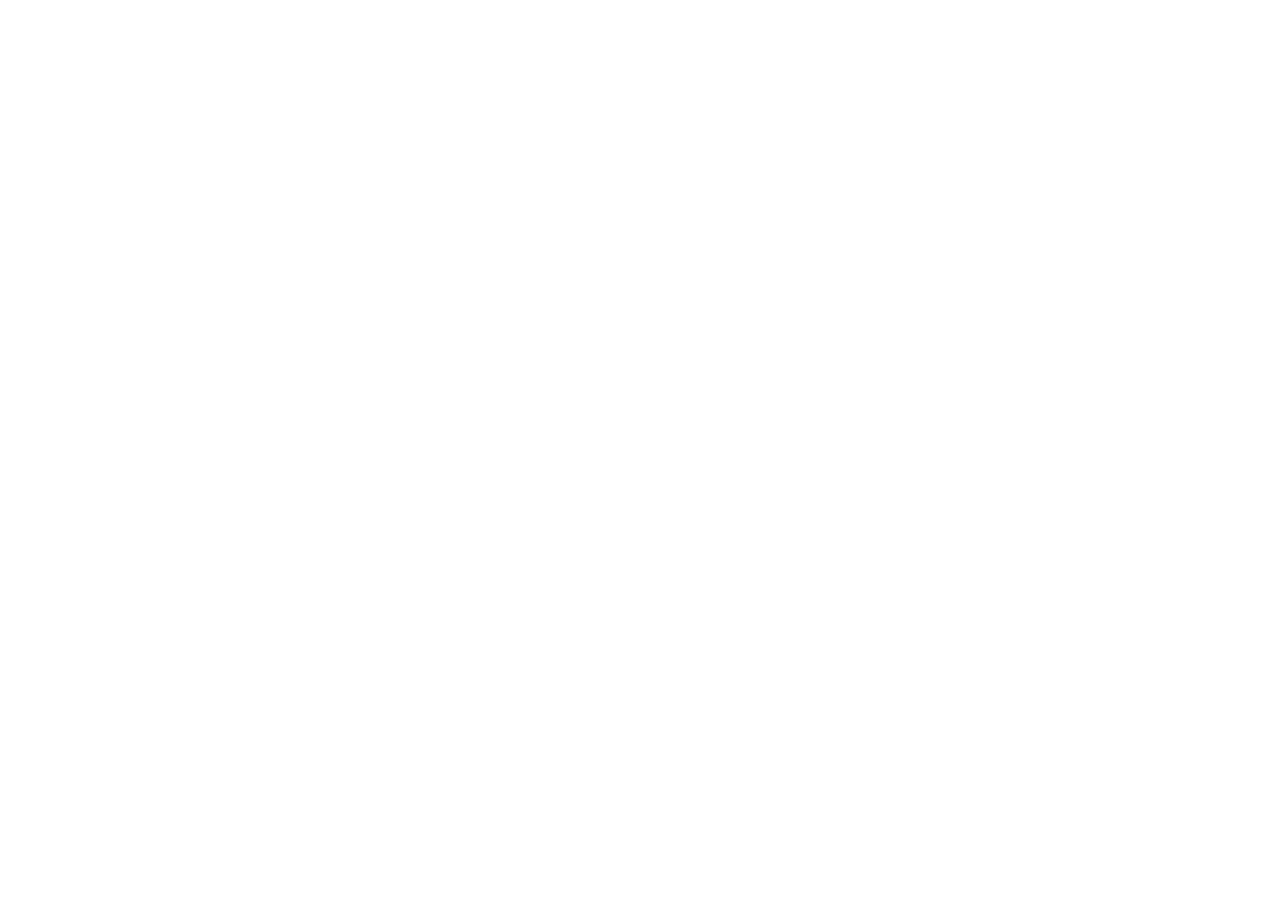
==== index.html @ 20331faa "Qovluqlar strukturu yarandi ve muhit duzeldildi" ====
<html lang="en">
<head>
    <meta charset="UTF-8">
    <meta name="viewport"
          content="width=device-width, user-scalable=no, initial-scale=1.0, maximum-scale=1.0, minimum-scale=1.0">
    <meta http-equiv="X-UA-Compatible" content="ie=edge">
    <title>Home Page</title>
</head>
<body>

</body>
</html>
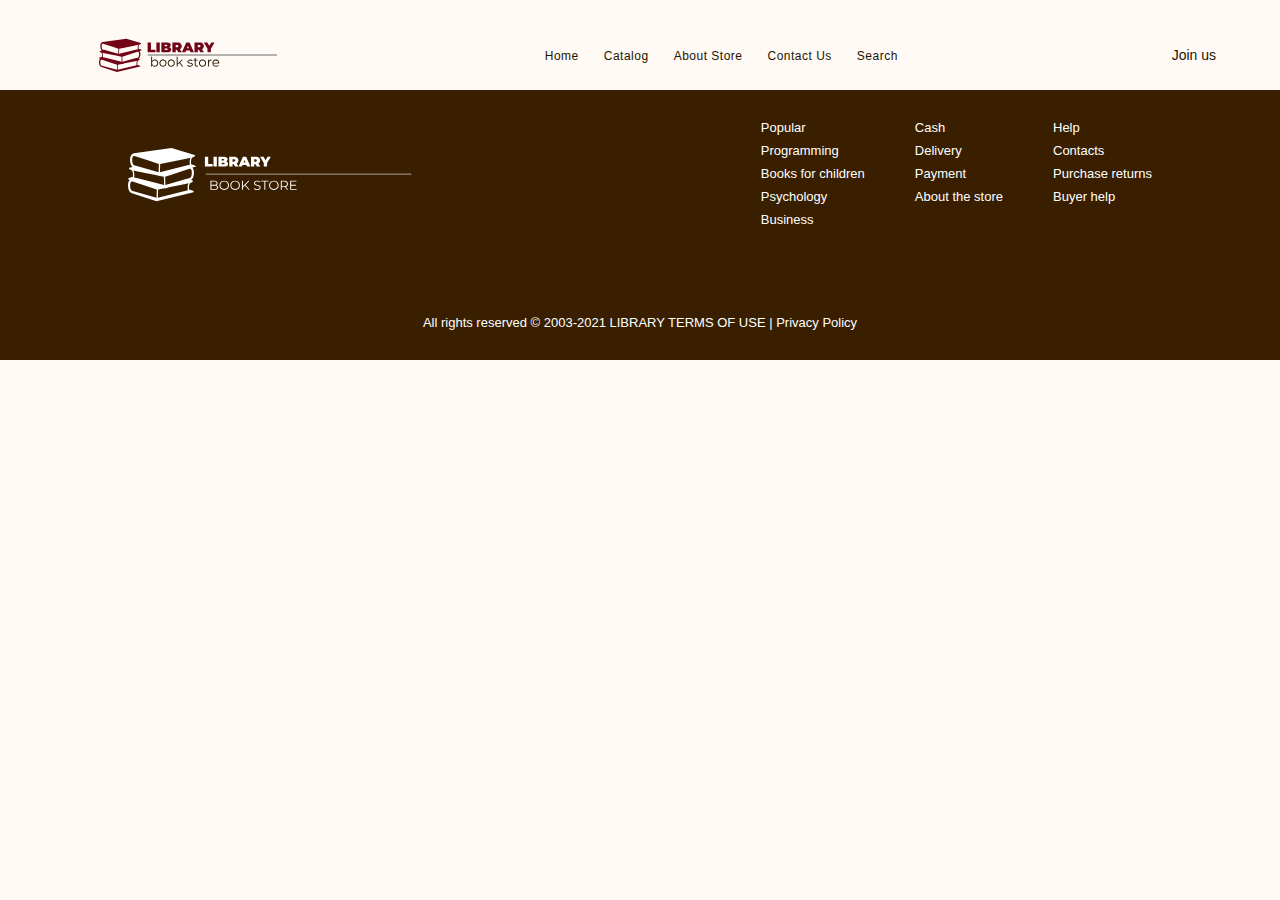
==== commit bdf0fba4: "header and footer done" ====
--- a/index.html
+++ b/index.html
@@ -1,12 +1,134 @@
 <html lang="en">
-<head>
-    <meta charset="UTF-8">
-    <meta name="viewport"
-          content="width=device-width, user-scalable=no, initial-scale=1.0, maximum-scale=1.0, minimum-scale=1.0">
-    <meta http-equiv="X-UA-Compatible" content="ie=edge">
+  <head>
+    <meta charset="UTF-8" />
+    <meta
+      name="viewport"
+      content="width=device-width, user-scalable=no, initial-scale=1.0, maximum-scale=1.0, minimum-scale=1.0"
+    />
+    <meta http-equiv="X-UA-Compatible" content="ie=edge" />
+    <script
+      src="https://kit.fontawesome.com/e164bdcb7c.js"
+      crossorigin="anonymous"
+      defer
+    ></script>
+    <script src="./assets/scripts/index.js" defer></script>
+    <link rel="stylesheet" href="./assets/css/reset.css" />
+    <link rel="stylesheet" href="./assets/css/style.css" />
     <title>Home Page</title>
-</head>
-<body>
+  </head>
+  <body>
+    <div class="container">
+      <header>
+        <div class="logo">
+          <a href="./index.html"
+            ><img src="./assets/img/logo.svg" alt="Jarvis"
+          /></a>
+        </div>
+        <nav>
+          <ul>
+            <li>
+              <a href="#">Home </a>
+            </li>
+            <li><a href="#">Catalog</a></li>
+            <li><a href="#">About Store</a></li>
+            <li><a href="#">Contact Us</a></li>
+            <li><a href="#">Search</a></li>
+          </ul>
+        </nav>
+        <div class="user_account">
+          <i class="fa-regular fa-user"></i>
+          <span>Join us</span>
+        </div>
 
-</body>
-</html>+        <nav class="mobile_menu">
+          <div class="navigate">
+            <ul>
+              <li>
+                <a href="#">Home </a>
+              </li>
+              <li><a href="#">Catalog</a></li>
+              <li><a href="#">About Store</a></li>
+              <li><a href="#">Contact Us</a></li>
+              <li><a href="#">Search</a></li>
+            </ul>
+          </div>
+        </nav>
+        <div class="mobil_account">
+          <div class="user_account">
+            <i class="fa-regular fa-user"></i>
+            <span>Join us</span>
+          </div>
+          <div class="hamburger">
+            <span class="bar"></span>
+            <span class="bar"></span>
+            <span class="bar"></span>
+          </div>
+        </div>
+      </header>
+      <div class="popup">
+        <form action="">
+          <h3>Join Us</h3>
+          <input type="text" placeholder="Full name" />
+          <input type="email" placeholder="Email" />
+          <button>Join</button>
+        </form>
+      </div>
+    </div>
+    <footer>
+      <div class="menu_bar">
+        <div class="logo">
+          <img src="./assets/img/footerlogo.svg" alt="" />
+        </div>
+        <div class="menus">
+          <div class="menu">
+            <ul>
+              <li><a href=""></a>Popular</li>
+              <li><a href=""></a>Programming</li>
+              <li><a href=""></a>Books for children</li>
+              <li><a href=""></a>Psychology</li>
+              <li><a href=""></a>Business</li>
+            </ul>
+          </div>
+          <div class="menu">
+            <ul>
+              <li><a href=""></a>Cash</li>
+              <li><a href=""></a>Delivery</li>
+              <li><a href=""></a>Payment</li>
+              <li><a href=""></a>About the store</li>
+            </ul>
+          </div>
+          <div class="menu">
+            <ul>
+              <li><a href=""></a>Help</li>
+              <li><a href=""></a>Contacts</li>
+              <li><a href=""></a>Purchase returns</li>
+              <li><a href=""></a>Buyer help</li>
+            </ul>
+          </div>
+        </div>
+      </div>
+      <div class="term">
+        <span
+          >All rights reserved © 2003-2021 LIBRARY TERMS OF USE | Privacy
+          Policy</span
+        >
+      </div>
+      <div class="mobile_footer">
+        <div class="logo">
+          <img src="../bookStore/assets/img/footerlogo.svg" alt="" />
+        </div>
+        <ul>
+          <li><a href=""></a>Home</li>
+          <li><a href=""></a>Catalog</li>
+          <li><a href=""></a>About</li>
+          <li><a href=""></a>Contact us</li>
+          <li><a href=""></a>Search</li>
+        </ul>
+        <div class="terms">
+          <p>Library BookStore EACamp</p>
+          <span>© 2003-2021</span>
+        </div>
+      </div>
+    </footer>
+  </body>
+</html>
--- a/assets/css/style.css
+++ b/assets/css/style.css
@@ -0,0 +1,738 @@
+body{
+    background-color: #FFFAF5;
+}
+.container {
+    width: 90%;
+    margin: 0 auto;
+  }
+ 
+  .container  header {
+    width: 100%;
+    height: auto;
+    display: flex;
+    justify-content: space-between;
+    align-items: center;
+    z-index: 99;
+    
+  }
+  .container header .user_account {
+    display: flex;
+    column-gap: 8px;
+    margin-top: 20px;
+    
+  }
+  .container header .user_account i{
+    font-weight: 400;
+  }
+  
+  .container header .user_account span {
+    font-family: sans-serif;
+    font-size: 14px;
+    color:#241400;
+    font-weight: 500;
+    line-height: normal;
+  }
+  .container .popup{
+    left: 0;
+    top: 0;
+    width: 100%;
+    height: 100vh;
+    background: rgba(0, 0, 0, 0.50);
+    position: fixed;
+    z-index: 99;
+    display: flex;
+    justify-content: center;
+    align-items: center;
+    display: none;
+    
+  }
+  .container .popup form{
+    width: 25%;
+    height: 250px;
+    background-color: #fff;
+    margin: 0 auto;
+    display: flex;
+    flex-direction: column;
+    align-items: center;
+    justify-content: center;
+    row-gap: 20px;
+    border-radius: 3px;
+  }
+  .container .popup form h3{
+    font-size: 20px;
+    font-weight: 600;
+    font-family: sans-serif;
+  }
+  .container .popup form input {
+    width: 80%;
+    height: 30px;
+  }
+  .container .popup form button {
+    width: 80%;
+    height: 35px;
+    background-color: #E16A00;
+    border-radius: 3px;
+    border: 1px solid #CECECE;
+    font-family: sans-serif;
+    color: #fff;
+    font-size: 13px;
+  }
+
+  .container header .mobile_menu {
+    display: none;
+    position: fixed;
+    width: 95%;
+    height: 100vh;
+    top: 0;
+    left: 0;
+    z-index: 99;
+    background: rgba(36, 20, 0, 0.90);
+  }
+  .container header .mobil_account {
+   display: none;
+  }
+
+  .container header .mobil_account .hamburger {
+    display: none;
+    cursor: pointer;
+  }
+  .container header .mobil_account .hamburger .bar {
+    width: 25px;
+    height: 3px;
+    margin: 5px auto;
+    display: block;
+    transition: all 0.3s ease-in-out;
+    background-color: #000000;
+  }
+  .container header .logo img {
+    width: 110px;
+    height: 40px;
+    margin-top: 20px;
+    margin-left: 35px;
+   
+  }
+  /* .container header nav{
+    display: flex;
+    justify-content: space-between;
+    align-items: center;
+    column-gap: 170px;
+  } */
+  .container header nav ul {
+    display: flex;
+    align-items: center;
+    margin-top: 20px;
+    
+         column-gap: 25px;
+      
+  }
+ 
+  .container header nav ul li {
+    position: relative;
+  }
+  .container header nav ul li:hover {
+    color: #E16A00;
+    text-decoration: underline;
+  }
+  
+  .container header nav ul li a {
+    letter-spacing: 0.5px;
+    font-weight: 400;
+    font-family: sans-serif;
+    text-decoration: none;
+    color: #241400;
+    font-size: 12px;
+  }
+  .container header nav ul li a:hover {
+    color: #E16A00;
+  }
+  
+
+  footer{
+   width: 100%;
+   height: 270px;
+   background-color: #391F00;
+   display: flex;
+   flex-direction: column;
+   row-gap: 10px;
+   justify-content: center;
+   align-items: center;
+  }
+  footer .menu_bar{
+    width: 80%;
+   display: flex;
+   justify-content: space-between;
+   align-items: center;
+  }
+  footer .menu_bar .logo img{
+
+  }
+  footer .menu_bar .menus {
+   display: flex;
+   column-gap: 50px;
+  }
+  
+  footer .menu_bar .menus .menu{
+
+  }
+  footer .menu_bar .menus .menu ul {
+    display: flex;
+    flex-direction: column;
+    row-gap: 10px;
+    
+  }
+  footer .menu_bar .menus .menu ul li{
+    font-family: sans-serif;
+    color: #fff;
+    font-weight: 300;
+    font-size: 13px;
+    cursor: pointer;
+  }
+  footer .menu_bar .menus .menu ul li a{
+    
+  }
+  footer .term {
+    margin-top: 80px;
+  }
+  footer .term span {
+    font-family: sans-serif;
+    color: #fff;
+    font-weight: 300;
+    font-size: 13px;
+  }
+
+  footer .mobile_footer {
+    display: none;
+  }
+
+  @media (max-width: 390px) {
+    .container {
+      width: 100%;
+    }
+    .container header .logo img {
+      width: 100px;
+      height: 45px;
+      margin-top: 20px;
+      margin-left: 35px;
+    }
+    .container header nav {
+      display: none;
+    }
+    .container header .user_account {
+        display: none;
+      }
+      
+    .container header .mobile_menu.active {
+      position: fixed;
+      width: 100%;
+      height: 100vh;
+      display: block;
+      border-radius: 40px;
+      display: flex;
+      flex-direction: column;
+      row-gap: 25px;
+    }
+    .container header .mobile_menu.active .navigate {
+      width: 100%;
+      height: 100%;
+      display: flex;
+      flex-direction: column;
+      align-items: flex-end ;
+      justify-content: center;
+      text-align: justify;
+      margin-bottom: 300px;
+    }
+    .container header .mobile_menu.active .navigate ul {
+      width: 160px;
+      height: 160px;
+      padding: 18px;
+      border-radius: 35px;
+      display: flex;
+      flex-direction: column;
+     
+      align-items: flex-end;
+      row-gap: 30px;
+
+    }
+    .container header .mobile_menu.active .navigate ul li {
+      padding: 0;
+      margin: 0;
+    }
+    .container header .mobile_menu.active .navigate ul li a {
+      color: #F2F2F2;
+      font-size: 18px;
+      font-weight: 700;
+      font-family: sans-serif;
+    }
+    .container  header .mobile_menu.active .mobile_header img {
+      width: 110px;
+      height: 40px;
+      margin-top: 20px;
+      margin-left: 35px;
+    }
+    .container header .mobil_account {
+      display: flex;
+      column-gap: 20px;
+      
+    }
+    .container header .mobil_account .user_account {
+        display: flex;
+        margin-top: 25px;
+      }
+      .container header .mobil_account .user_account i {
+        font-weight: 400;
+      }
+      .container header .mobil_account .user_account span{
+        font-family: sans-serif;
+        font-size: 12px;
+        color:#241400;
+        font-weight: 500;
+        line-height: normal;
+      }
+
+    .container  header .mobil_account .hamburger {
+      display: block;
+      z-index: 999;
+      margin-top: 20px;
+      margin-right: 35px;
+    }
+    .container header .mobil_account .hamburger.active .bar:nth-child(2) {
+      opacity: 0;
+    }
+    .container  header .mobil_account .hamburger.active .bar:nth-child(1) {
+      transform: translateY(8px) rotate(45deg);
+    }
+    .container  header .mobil_account .hamburger.active .bar:nth-child(3) {
+      transform: translateY(-8px) rotate(-45deg);
+    }
+    .container .popup form{
+        width: 65%;
+      }
+
+      footer{
+        width: 100%;
+        height: 260px;
+       }
+       footer .menu_bar .logo img{
+       display: none;
+       }
+       footer .menu_bar{
+        display: none;
+       }      
+       footer .term {
+        display: none;
+       }
+      
+       footer .mobile_footer {
+         display: flex;
+         flex-direction: column;
+         justify-content: center;
+         align-items: center;
+         row-gap: 30px;
+         margin: 0 auto;
+       }
+       footer .mobile_footer .logo {
+         width: 80%;
+       }
+       footer .mobile_footer .logo img{
+        width: 100%;
+       }
+       footer .mobile_footer ul {
+        display: flex;
+        column-gap: 7px;
+
+       }
+       footer .mobile_footer ul li {
+        color: #fff;
+        font-family: sans-serif;
+        font-size: 12px;
+        letter-spacing: 0;
+
+       }
+       footer .mobile_footer .terms {
+        width: 80%;
+        border-top: 1px solid white;
+        display: flex;
+        flex-direction: column;
+        justify-content: center;
+        align-items: center;
+        row-gap: 10px;
+       }
+       footer .mobile_footer .terms p {
+        color: #fff;
+        font-family: sans-serif;
+        font-size: 12px;
+        margin-top: 20px;
+       }
+       footer .mobile_footer .terms span{
+        color: #fff;
+        font-family: sans-serif;
+        font-size: 12px;
+       }
+
+  }
+  @media (min-width: 391px) and (max-width: 500px) {
+    .container {
+        width: 100%;
+      }
+      .container header .logo img {
+        width: 160px;
+        height: 50px;
+        margin-top: 20px;
+        margin-left: 35px;
+      }
+      .container header nav {
+        display: none;
+      }
+      .container header .user_account {
+        display: none;
+      }
+      .container header .mobile_menu.active {
+        position: fixed;
+        width: 100%;
+        height: 100vh;
+        display: block;
+        border-radius: 40px;
+        display: flex;
+        flex-direction: column;
+        row-gap: 25px;
+      }
+      .container header .mobile_menu.active .navigate {
+        width: 100%;
+        height: 100%;
+        display: flex;
+        flex-direction: column;
+        align-items: flex-end ;
+        justify-content: center;
+        text-align: justify;
+        margin-bottom: 300px;
+      }
+      .container header .mobile_menu.active .navigate ul {
+        width: 160px;
+        height: 160px;
+        padding: 18px;
+        border-radius: 35px;
+        display: flex;
+        flex-direction: column;
+       
+        align-items: flex-end;
+        row-gap: 30px;
+  
+      }
+      .container header .mobile_menu.active .navigate ul li {
+        padding: 0;
+        margin: 0;
+      }
+      .container header .mobile_menu.active .navigate ul li a {
+        color: #F2F2F2;
+        font-size: 18px;
+        font-weight: 700;
+        font-family: sans-serif;
+      }
+      .container  header .mobile_menu.active .mobile_header img {
+        width: 110px;
+        height: 40px;
+        margin-top: 20px;
+        margin-left: 35px;
+      }
+      .container header .mobil_account {
+        display: flex;
+        column-gap: 20px;
+        
+      }
+      .container header .mobil_account .user_account {
+          display: flex;
+          margin-top: 25px;
+        }
+        .container header .mobil_account .user_account i {
+          font-weight: 400;
+        }
+        .container header .mobil_account .user_account span{
+          font-family: sans-serif;
+          font-size: 12px;
+          color:#241400;
+          font-weight: 500;
+          line-height: normal;
+        }
+  
+      .container  header .mobil_account .hamburger {
+        display: block;
+        z-index: 999;
+        margin-top: 20px;
+        margin-right: 35px;
+      }
+      .container header .mobil_account .hamburger.active .bar:nth-child(2) {
+        opacity: 0;
+      }
+      .container  header .mobil_account .hamburger.active .bar:nth-child(1) {
+        transform: translateY(8px) rotate(45deg);
+      }
+      .container  header .mobil_account .hamburger.active .bar:nth-child(3) {
+        transform: translateY(-8px) rotate(-45deg);
+      }
+      .container .popup form{
+        width: 55%;
+      }
+      footer{
+        width: 100%;
+        height: 260px;
+       }
+       footer .menu_bar .logo img{
+       display: none;
+       }
+       footer .menu_bar{
+        display: none;
+       }      
+       footer .term {
+        display: none;
+       }
+      
+       footer .mobile_footer {
+         display: flex;
+         flex-direction: column;
+         justify-content: center;
+         align-items: center;
+         row-gap: 30px;
+         margin: 0 auto;
+       }
+       footer .mobile_footer .logo {
+         width: 90%;
+       }
+       footer .mobile_footer .logo img{
+        width: 100%;
+       }
+       footer .mobile_footer ul {
+        display: flex;
+        column-gap: 15px;
+
+       }
+       footer .mobile_footer ul li {
+        color: #fff;
+        font-family: sans-serif;
+        font-size: 14px;
+        letter-spacing: 1px;
+
+       }
+       footer .mobile_footer .terms {
+        width: 90%;
+        border-top: 1px solid white;
+        display: flex;
+        flex-direction: column;
+        justify-content: center;
+        align-items: center;
+        row-gap: 10px;
+       }
+       footer .mobile_footer .terms p {
+        color: #fff;
+        font-family: sans-serif;
+        font-size: 14px;
+        margin-top: 20px;
+       }
+       footer .mobile_footer .terms span{
+        color: #fff;
+        font-family: sans-serif;
+        font-size: 14px;
+       }
+
+    }
+  @media (min-width: 501px) and (max-width: 768px) {
+    .container {
+        width: 100%;
+      }
+      .container header .logo img {
+        width: 150px;
+        height: 70px;
+        margin-top: 20px;
+        margin-left: 35px;
+      }
+      .container header nav {
+        display: none;
+      }
+      .container header .user_account {
+        display: none;
+      }
+        
+      .container header .mobile_menu.active {
+        position: fixed;
+        width: 100%;
+        height: 100vh;
+        display: block;
+        border-radius: 40px;
+        display: flex;
+        flex-direction: column;
+        row-gap: 25px;
+      }
+      .container header .mobile_menu.active .navigate {
+        width: 100%;
+        height: 100%;
+        display: flex;
+        flex-direction: column;
+        align-items: flex-end ;
+        justify-content: center;
+        text-align: justify;
+        margin-bottom: 300px;
+      }
+      .container header .mobile_menu.active .navigate ul {
+        width: 160px;
+        height: 160px;
+        padding: 18px;
+        border-radius: 35px;
+        display: flex;
+        flex-direction: column;
+       
+        align-items: flex-end;
+        row-gap: 30px;
+  
+      }
+      .container header .mobile_menu.active .navigate ul li {
+        padding: 0;
+        margin: 0;
+      }
+      .container header .mobile_menu.active .navigate ul li a {
+        color: #F2F2F2;
+        font-size: 18px;
+        font-weight: 700;
+        font-family: sans-serif;
+      }
+      .container  header .mobile_menu.active .mobile_header img {
+        width: 110px;
+        height: 40px;
+        margin-top: 20px;
+        margin-left: 35px;
+      }
+      .container header .mobil_account {
+        display: flex;
+        column-gap: 60px;
+        
+      }
+      .container header .mobil_account .user_account {
+          display: flex;
+          margin-top: 25px;
+          column-gap: 9px;
+        }
+        .container header .mobil_account .user_account i {
+          font-weight: 400;
+        }
+        .container header .mobil_account .user_account span{
+          font-family: sans-serif;
+          font-size: 12px;
+          color:#241400;
+          font-weight: 500;
+          line-height: normal;
+        }
+  
+      .container  header .mobil_account .hamburger {
+        display: block;
+        z-index: 999;
+        margin-top: 20px;
+        margin-right: 35px;
+      }
+      .container header .mobil_account .hamburger.active .bar:nth-child(2) {
+        opacity: 0;
+      }
+      .container  header .mobil_account .hamburger.active .bar:nth-child(1) {
+        transform: translateY(8px) rotate(45deg);
+      }
+      .container  header .mobil_account .hamburger.active .bar:nth-child(3) {
+        transform: translateY(-8px) rotate(-45deg);
+      }
+      .container .popup form{
+        width: 45%;
+      }
+      footer{
+        width: 100%;
+       }
+       footer .menu_bar .logo img{
+       width: 85%;
+       }
+       footer .menu_bar{
+         width: 95%;
+       }
+       footer .menu_bar .menus {
+        display: flex;
+        column-gap: 30px;
+       }
+
+       footer .menu_bar .menus .menu ul li{
+         font-size: 12px;
+         
+       }
+      
+       footer .term {
+         margin-top: 60px;
+       }
+       footer .term span {
+        font-size: 11px;
+      }
+     
+       footer .mobile_footer {
+         display: none;
+       }
+  
+    }
+  @media (min-width: 769px) and (max-width: 992px) {
+    .container {
+        width: 90%;
+      }
+      .container header .logo img {
+        width: 160px;
+        height: 70px;
+        margin-top: 20px;
+        margin-left: 35px;
+      }
+      .container .popup form{
+        width: 35%;
+      }
+      footer{
+        width: 100%;
+       }
+       footer .menu_bar{
+         width: 90%;
+       }
+       footer .menu_bar .menus {
+        display: flex;
+        column-gap: 40px;
+       }
+
+       footer .menu_bar .menus .menu ul li{
+         font-size: 12px;
+         
+       }
+      
+       footer .term {
+         margin-top: 70px;
+       }
+     
+       footer .mobile_footer {
+         display: none;
+       }
+  
+    }
+  @media (min-width: 993px) and (max-width: 1125px) {
+    .container {
+        width: 90%;
+      }
+      .container header .logo img {
+        width: 180px;
+        height: 70px;
+        margin-top: 20px;
+        margin-left: 35px;
+      }
+   
+      .container .popup form{
+        width: 30%;
+
+      }
+     
+    
+  }
+  @media (min-width: 1126px) and (max-width: 1400px) {
+    .container {
+        width: 90%;
+      }
+      .container header .logo img {
+        width: 180px;
+        height: 70px;
+        margin-top: 20px;
+        margin-left: 35px;
+      }
+  }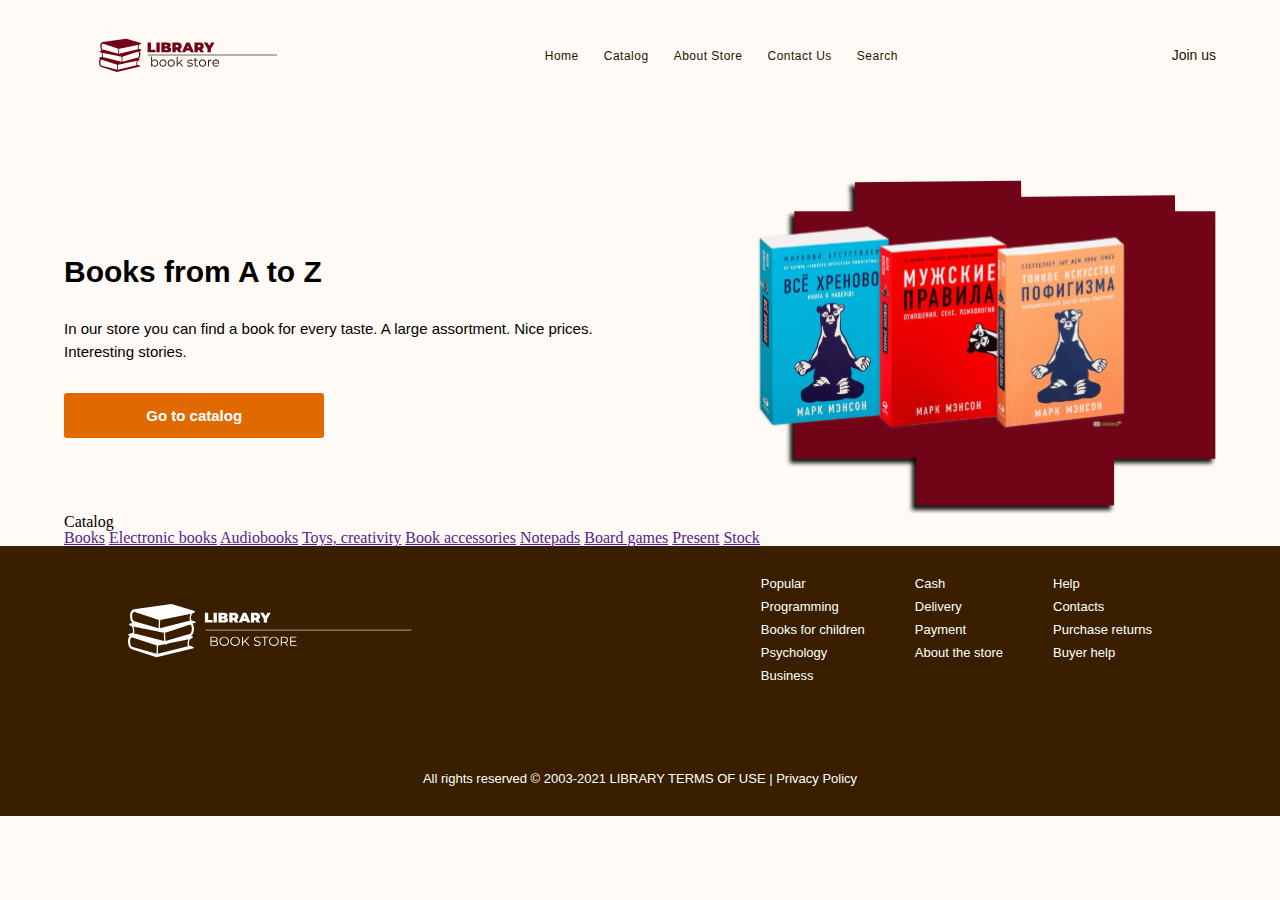
==== commit 42d3d2ea: "Merge pull request #7 from azizka99/index_homepage" ====
--- a/index.html
+++ b/index.html
@@ -21,7 +21,7 @@
       <header>
         <div class="logo">
           <a href="./index.html"
-            ><img src="./assets/img/logo.svg" alt="Jarvis"
+            ><img src="./assets/img/logo.svg" alt="logo"
           /></a>
         </div>
         <nav>
@@ -73,11 +73,36 @@
           <button>Join</button>
         </form>
       </div>
+      <div class="first_section">
+        <div class="content">
+          <h1>Books from A to Z</h1>
+          <p>
+            In our store you can find a book for every taste. A large
+            assortment. Nice prices. Interesting stories.
+          </p>
+          <a href="">Go to catalog</a>
+        </div>
+        <img src="./assets/img/groupBooks.svg" alt="Books" />
+      </div>
+      <div class="catalog_section">
+        <h3>Catalog</h3>
+        <div class="catalog">
+          <a href="">Books</a>
+          <a href="">Electronic books</a>
+          <a href="">Audiobooks</a>
+          <a href="">Toys, creativity</a>
+          <a href="">Book accessories</a>
+          <a href="">Notepads</a>
+          <a href="">Board games</a>
+          <a href="">Present</a>
+          <a href="">Stock</a>
+        </div>
+      </div>
     </div>
     <footer>
       <div class="menu_bar">
         <div class="logo">
-          <img src="./assets/img/footerlogo.svg" alt="" />
+          <img src="./assets/img/footerlogo.svg" alt="logo" />
         </div>
         <div class="menus">
           <div class="menu">
@@ -115,7 +140,7 @@
       </div>
       <div class="mobile_footer">
         <div class="logo">
-          <img src="../bookStore/assets/img/footerlogo.svg" alt="" />
+          <img src="../bookStore/assets/img/footerlogo.svg" alt="logo" />
         </div>
         <ul>
           <li><a href=""></a>Home</li>
--- a/assets/css/style.css
+++ b/assets/css/style.css
@@ -157,6 +157,49 @@
    justify-content: center;
    align-items: center;
   }
+
+  .container .first_section {
+    margin-top: 90px;
+  display: flex; 
+  justify-content: space-between;
+  }
+.container .first_section .content {
+    width: 50%;
+    display: flex;
+    flex-direction: column;
+    justify-content: center;
+    row-gap: 30px;
+
+}
+.container .first_section .content h1 {
+    font-size: 30px;
+    font-family: sans-serif;
+    font-weight: 600;
+
+}
+.container .first_section .content p {
+    font-size: 15px;
+    font-family: sans-serif;
+    line-height: 23px;
+
+}
+.container .first_section .content a {
+    width: 40%;
+    font-size: 15px;
+    font-family: sans-serif;
+    font-weight: 600;
+    color: #fff;
+    background-color: #E16A00;
+    padding: 15px;
+    text-decoration: none;
+    text-align: center;
+    border-radius: 3px;
+}
+.container .first_section img {
+width: 40%;
+}
+
+
   footer .menu_bar{
     width: 80%;
    display: flex;
@@ -307,6 +350,70 @@
     .container .popup form{
         width: 65%;
       }
+
+      .container .first_section {
+        width: 90%;
+        margin: 0 auto;
+        margin-top: 90px;
+        display: flex; 
+        flex-direction: column;
+        justify-content: center;
+        align-items: center;
+        row-gap: 50px;
+        
+      }
+    .container .first_section .content {
+        width: 80%;
+        display: flex;
+        flex-direction: column;
+        justify-content: center;
+        row-gap: 30px;
+        margin: 0 auto;
+    
+    }
+    .container .first_section .content h1 {
+        font-size: 22px;
+        font-family: sans-serif;
+        font-weight: 600;
+        margin: 0 auto;
+    
+    }
+    .container .first_section .content p {
+        font-size: 13px;
+        font-family: sans-serif;
+        line-height: 23px;
+        text-align: center;
+    }
+    .container .first_section .content a {
+        width: 70%;
+        font-size: 15px;
+        font-family: sans-serif;
+        font-weight: 600;
+        color: #fff;
+        background-color: #E16A00;
+        padding: 15px;
+        text-decoration: none;
+        text-align: center;
+        border-radius: 3px;
+        margin: 0 auto;
+    }
+    .container .first_section img {
+    width: 80%;
+    }
+.container .catalog_section {
+    display: flex;
+    flex-direction: column;
+
+}
+.container .catalog_section h3 {
+
+}
+.container .catalog_section .catalog {
+
+}
+.container .catalog_section .catalog a {
+
+}
 
       footer{
         width: 100%;
@@ -472,6 +579,55 @@
       .container .popup form{
         width: 55%;
       }
+      .container .first_section {
+        width: 90%;
+        margin: 0 auto;
+        margin-top: 90px;
+        display: flex; 
+        flex-direction: column;
+        justify-content: center;
+        align-items: center;
+        row-gap: 50px;
+        
+      }
+    .container .first_section .content {
+        width: 80%;
+        display: flex;
+        flex-direction: column;
+        justify-content: center;
+        row-gap: 30px;
+        margin: 0 auto;
+    
+    }
+    .container .first_section .content h1 {
+        font-size: 28px;
+        font-family: sans-serif;
+        font-weight: 600;
+        margin: 0 auto;
+    
+    }
+    .container .first_section .content p {
+        font-size: 14px;
+        font-family: sans-serif;
+        line-height: 23px;
+        text-align: center;
+    }
+    .container .first_section .content a {
+        width: 70%;
+        font-size: 15px;
+        font-family: sans-serif;
+        font-weight: 600;
+        color: #fff;
+        background-color: #E16A00;
+        padding: 15px;
+        text-decoration: none;
+        text-align: center;
+        border-radius: 3px;
+        margin: 0 auto;
+    }
+    .container .first_section img {
+    width: 80%;
+    }
       footer{
         width: 100%;
         height: 260px;
@@ -638,6 +794,50 @@
       .container .popup form{
         width: 45%;
       }
+      .container .first_section {
+        width: 90%;
+        margin: 0 auto;
+        margin-top: 90px;
+        display: flex; 
+        justify-content: space-between;
+      }
+    .container .first_section .content {
+        width: 40%;
+        display: flex;
+        flex-direction: column;
+        justify-content: center;
+        row-gap: 30px;
+    
+    }
+    .container .first_section .content h1 {
+        font-size: 25px;
+        font-family: sans-serif;
+        font-weight: 600;
+    
+    }
+    .container .first_section .content p {
+        font-size: 14px;
+        font-family: sans-serif;
+        line-height: 23px;
+    
+    }
+    .container .first_section .content a {
+        width: 70%;
+        font-size: 15px;
+        font-family: sans-serif;
+        font-weight: 600;
+        color: #fff;
+        background-color: #E16A00;
+        padding: 15px;
+        text-decoration: none;
+        text-align: center;
+        border-radius: 3px;
+    }
+    .container .first_section img {
+    width: 50%;
+    }
+
+
       footer{
         width: 100%;
        }
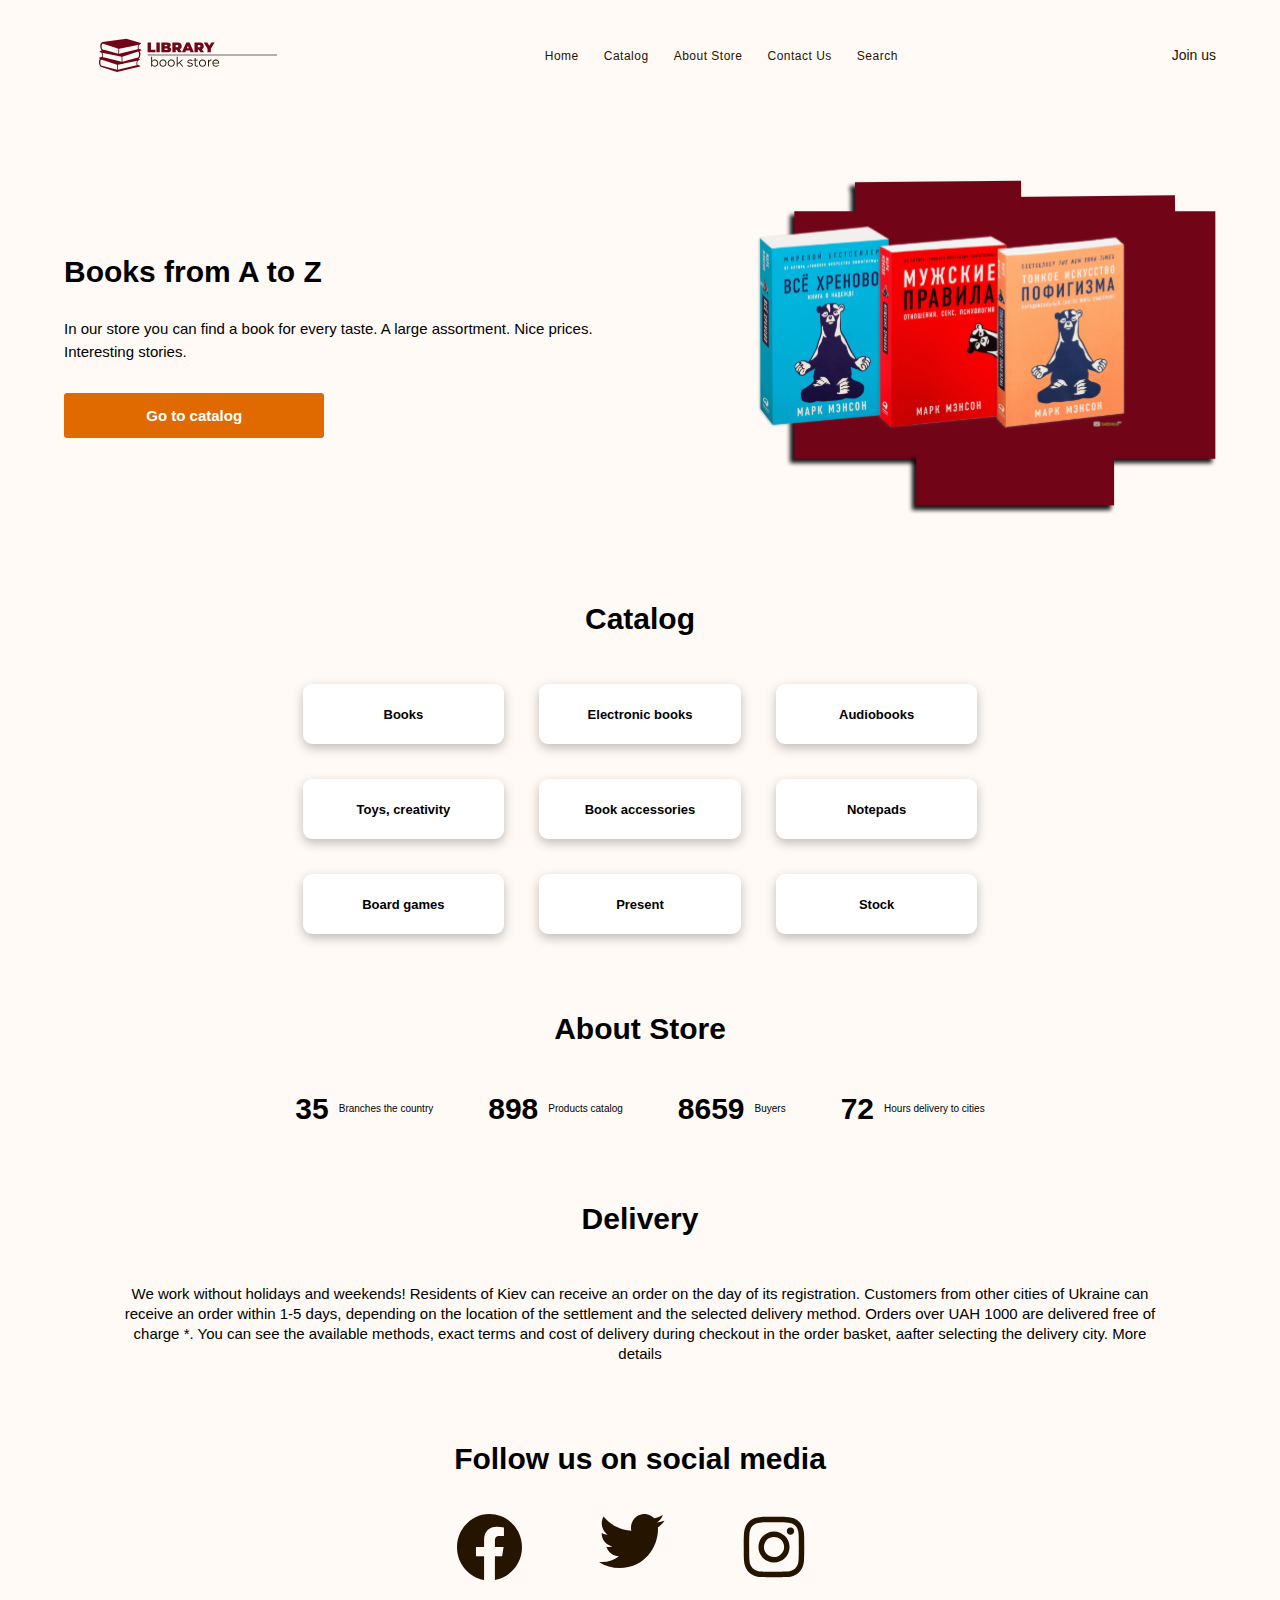
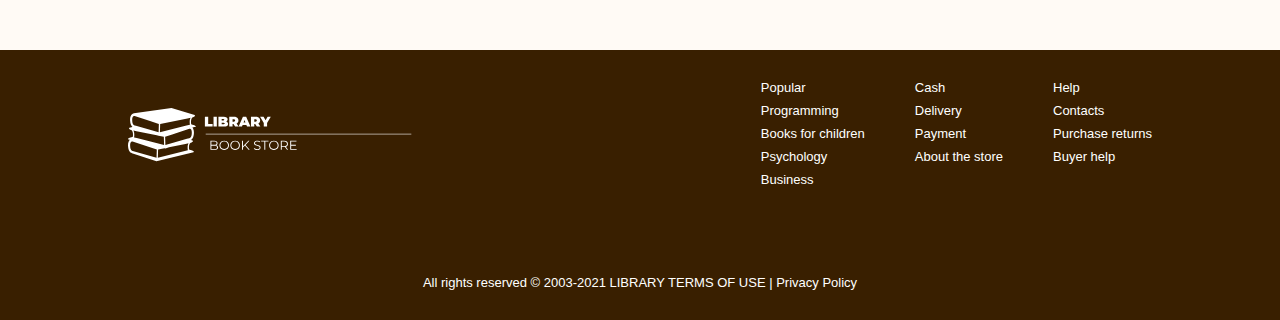
==== commit afa12b2b: "Home page finished" ====
--- a/index.html
+++ b/index.html
@@ -18,6 +18,7 @@
   </head>
   <body>
     <div class="container">
+      <!-- Header start -->
       <header>
         <div class="logo">
           <a href="./index.html"
@@ -27,33 +28,15 @@
         <nav>
           <ul>
             <li>
-              <a href="#">Home </a>
+              <a href="./index.html">Home </a>
             </li>
-            <li><a href="#">Catalog</a></li>
-            <li><a href="#">About Store</a></li>
-            <li><a href="#">Contact Us</a></li>
-            <li><a href="#">Search</a></li>
+            <li><a href="./catalog.html">Catalog</a></li>
+            <li><a href="./about.html">About Store</a></li>
+            <li><a href="./contact.html">Contact Us</a></li>
+            <li><a href="./search.html">Search</a></li>
           </ul>
         </nav>
-        <div class="user_account">
-          <i class="fa-regular fa-user"></i>
-          <span>Join us</span>
-        </div>
-
-        <nav class="mobile_menu">
-          <div class="navigate">
-            <ul>
-              <li>
-                <a href="#">Home </a>
-              </li>
-              <li><a href="#">Catalog</a></li>
-              <li><a href="#">About Store</a></li>
-              <li><a href="#">Contact Us</a></li>
-              <li><a href="#">Search</a></li>
-            </ul>
-          </div>
-        </nav>
-        <div class="mobil_account">
+        <div class="right_menu">
           <div class="user_account">
             <i class="fa-regular fa-user"></i>
             <span>Join us</span>
@@ -64,15 +47,21 @@
             <span class="bar"></span>
           </div>
         </div>
+        <nav class="mobile_menu">
+          <div class="navigate">
+            <ul>
+              <li>
+                <a href="./index.html">Home </a>
+              </li>
+              <li><a href="./catalog.html">Catalog</a></li>
+              <li><a href="./about.html">About Store</a></li>
+              <li><a href="./contact.html">Contact Us</a></li>
+              <li><a href="./search.html">Search</a></li>
+            </ul>
+          </div>
+        </nav>
       </header>
-      <div class="popup">
-        <form action="">
-          <h3>Join Us</h3>
-          <input type="text" placeholder="Full name" />
-          <input type="email" placeholder="Email" />
-          <button>Join</button>
-        </form>
-      </div>
+      <!-- Header end -->
       <div class="first_section">
         <div class="content">
           <h1>Books from A to Z</h1>
@@ -80,25 +69,73 @@
             In our store you can find a book for every taste. A large
             assortment. Nice prices. Interesting stories.
           </p>
-          <a href="">Go to catalog</a>
+          <a href="./catalog.html">Go to catalog</a>
         </div>
         <img src="./assets/img/groupBooks.svg" alt="Books" />
       </div>
       <div class="catalog_section">
         <h3>Catalog</h3>
         <div class="catalog">
-          <a href="">Books</a>
-          <a href="">Electronic books</a>
-          <a href="">Audiobooks</a>
-          <a href="">Toys, creativity</a>
-          <a href="">Book accessories</a>
-          <a href="">Notepads</a>
-          <a href="">Board games</a>
-          <a href="">Present</a>
-          <a href="">Stock</a>
+          <a href="#">Books</a>
+          <a href="#">Electronic books</a>
+          <a href="#">Audiobooks</a>
+          <a href="#">Toys, creativity</a>
+          <a href="#">Book accessories</a>
+          <a href="#">Notepads</a>
+          <a href="#">Board games</a>
+          <a href="#">Present</a>
+          <a href="#">Stock</a>
+        </div>
+      </div>
+      <div class="about_section">
+        <h3>About Store</h3>
+        <div class="information">
+          <div class="info">
+            <h4>35</h4>
+            <p>Branches the country</p>
+          </div>
+          <div class="info">
+            <h4>898</h4>
+            <p>Products catalog</p>
+          </div>
+          <div class="info">
+            <h4>8659</h4>
+            <p>Buyers</p>
+          </div>
+          <div class="info">
+            <h4>72</h4>
+            <p>Hours delivery to cities</p>
+          </div>
+        </div>
+      </div>
+      <div class="delivery_section">
+        <h5>Delivery</h5>
+        <p>
+          We work without holidays and weekends! Residents of Kiev can receive
+          an order on the day of its registration. Customers from other cities
+          of Ukraine can receive an order within 1-5 days, depending on the
+          location of the settlement and the selected delivery method. Orders
+          over UAH 1000 are delivered free of charge *. You can see the
+          available methods, exact terms and cost of delivery during checkout in
+          the order basket, aafter selecting the delivery city. More details
+        </p>
+      </div>
+      <div class="social_section">
+        <h4>Follow us on social media</h4>
+        <div class="social">
+          <a href="https://fb.com/"
+            ><img src="./assets/img/icons_facebook-fill.svg" alt="Facebook"
+          /></a>
+          <a href="https://twitter.com/"
+            ><img src="./assets/img/tvittericon.svg" alt="Tvitter"
+          /></a>
+          <a href="https://www.instagram.com/"
+            ><img src="./assets/img/icons_instagram-fill.svg" alt="Instagram"
+          /></a>
         </div>
       </div>
     </div>
+    <!-- Footer start -->
     <footer>
       <div class="menu_bar">
         <div class="logo">
@@ -107,27 +144,27 @@
         <div class="menus">
           <div class="menu">
             <ul>
-              <li><a href=""></a>Popular</li>
-              <li><a href=""></a>Programming</li>
-              <li><a href=""></a>Books for children</li>
-              <li><a href=""></a>Psychology</li>
-              <li><a href=""></a>Business</li>
+              <li><a href="#"></a>Popular</li>
+              <li><a href="#"></a>Programming</li>
+              <li><a href="#"></a>Books for children</li>
+              <li><a href="#"></a>Psychology</li>
+              <li><a href="#"></a>Business</li>
             </ul>
           </div>
           <div class="menu">
             <ul>
-              <li><a href=""></a>Cash</li>
-              <li><a href=""></a>Delivery</li>
-              <li><a href=""></a>Payment</li>
-              <li><a href=""></a>About the store</li>
+              <li><a href="#"></a>Cash</li>
+              <li><a href="#"></a>Delivery</li>
+              <li><a href="#"></a>Payment</li>
+              <li><a href="#"></a>About the store</li>
             </ul>
           </div>
           <div class="menu">
             <ul>
-              <li><a href=""></a>Help</li>
-              <li><a href=""></a>Contacts</li>
-              <li><a href=""></a>Purchase returns</li>
-              <li><a href=""></a>Buyer help</li>
+              <li><a href="#"></a>Help</li>
+              <li><a href="#"></a>Contacts</li>
+              <li><a href="#"></a>Purchase returns</li>
+              <li><a href="#"></a>Buyer help</li>
             </ul>
           </div>
         </div>
@@ -143,11 +180,11 @@
           <img src="../bookStore/assets/img/footerlogo.svg" alt="logo" />
         </div>
         <ul>
-          <li><a href=""></a>Home</li>
-          <li><a href=""></a>Catalog</li>
-          <li><a href=""></a>About</li>
-          <li><a href=""></a>Contact us</li>
-          <li><a href=""></a>Search</li>
+          <li><a href="./index.html"></a>Home</li>
+          <li><a href="./catalog.html"></a>Catalog</li>
+          <li><a href="./about.html"></a>About</li>
+          <li><a href="./contact.html"></a>Contact us</li>
+          <li><a href="./search.html"></a>Search</li>
         </ul>
         <div class="terms">
           <p>Library BookStore EACamp</p>
@@ -155,5 +192,14 @@
         </div>
       </div>
     </footer>
+    <!-- Footer end -->
   </body>
+  <div class="popup">
+    <form action="">
+      <h3>Join Us</h3>
+      <input type="text" placeholder="Full name" />
+      <input type="email" placeholder="Email" />
+      <button>Join</button>
+    </form>
+  </div>
 </html>
--- a/assets/css/style.css
+++ b/assets/css/style.css
@@ -1,38 +1,49 @@
-body{
+body {
     background-color: #FFFAF5;
 }
+
 .container {
     width: 90%;
     margin: 0 auto;
-  }
- 
-  .container  header {
+}
+
+.container header {
     width: 100%;
     height: auto;
     display: flex;
     justify-content: space-between;
     align-items: center;
     z-index: 99;
-    
-  }
-  .container header .user_account {
+
+}
+
+.container header .right_menu {
+    display: flex;
+    align-items: center;
+    justify-content: center;
+    margin-top: 20px;
+}
+
+.container header .right_menu .user_account {
     display: flex;
     column-gap: 8px;
-    margin-top: 20px;
-    
-  }
-  .container header .user_account i{
+
+
+}
+
+.container header .right_menu .user_account i {
     font-weight: 400;
-  }
-  
-  .container header .user_account span {
+}
+
+.container header .right_menu .user_account span {
     font-family: sans-serif;
     font-size: 14px;
-    color:#241400;
+    color: #241400;
     font-weight: 500;
     line-height: normal;
-  }
-  .container .popup{
+}
+
+.popup {
     left: 0;
     top: 0;
     width: 100%;
@@ -40,13 +51,11 @@
     background: rgba(0, 0, 0, 0.50);
     position: fixed;
     z-index: 99;
-    display: flex;
-    justify-content: center;
-    align-items: center;
     display: none;
-    
-  }
-  .container .popup form{
+
+}
+
+.popup form {
     width: 25%;
     height: 250px;
     background-color: #fff;
@@ -57,17 +66,30 @@
     justify-content: center;
     row-gap: 20px;
     border-radius: 3px;
-  }
-  .container .popup form h3{
+    position: absolute;
+    top: 50%;
+    left: 50%;
+    transform: translate(-50%, -50%);
+}
+
+.popup form h3 {
     font-size: 20px;
     font-weight: 600;
     font-family: sans-serif;
-  }
-  .container .popup form input {
+}
+
+.popup form input:focus {
+    outline: none;
+}
+
+.popup form input {
     width: 80%;
     height: 30px;
-  }
-  .container .popup form button {
+    border: 1px solid #CECECE;
+
+}
+
+.popup form button {
     width: 80%;
     height: 35px;
     background-color: #E16A00;
@@ -76,9 +98,13 @@
     font-family: sans-serif;
     color: #fff;
     font-size: 13px;
-  }
-
-  .container header .mobile_menu {
+}
+
+.active_pop {
+    display: block;
+}
+
+.container header .mobile_menu {
     display: none;
     position: fixed;
     width: 95%;
@@ -87,82 +113,67 @@
     left: 0;
     z-index: 99;
     background: rgba(36, 20, 0, 0.90);
-  }
-  .container header .mobil_account {
-   display: none;
-  }
-
-  .container header .mobil_account .hamburger {
+}
+
+.container header .right_menu .hamburger {
     display: none;
     cursor: pointer;
-  }
-  .container header .mobil_account .hamburger .bar {
+}
+
+.container header .right_menu .hamburger .bar {
     width: 25px;
     height: 3px;
     margin: 5px auto;
     display: block;
     transition: all 0.3s ease-in-out;
     background-color: #000000;
-  }
-  .container header .logo img {
+}
+
+.container header .logo img {
     width: 110px;
     height: 40px;
     margin-top: 20px;
     margin-left: 35px;
-   
-  }
-  /* .container header nav{
-    display: flex;
-    justify-content: space-between;
-    align-items: center;
-    column-gap: 170px;
-  } */
-  .container header nav ul {
+
+}
+
+.container header nav ul {
     display: flex;
     align-items: center;
     margin-top: 20px;
-    
-         column-gap: 25px;
-      
-  }
- 
-  .container header nav ul li {
+
+    column-gap: 25px;
+
+}
+
+.container header nav ul li {
     position: relative;
-  }
-  .container header nav ul li:hover {
+}
+
+.container header nav ul li:hover {
     color: #E16A00;
     text-decoration: underline;
-  }
-  
-  .container header nav ul li a {
+}
+
+.container header nav ul li a {
     letter-spacing: 0.5px;
     font-weight: 400;
     font-family: sans-serif;
     text-decoration: none;
     color: #241400;
     font-size: 12px;
-  }
-  .container header nav ul li a:hover {
+}
+
+.container header nav ul li a:hover {
     color: #E16A00;
-  }
-  
-
-  footer{
-   width: 100%;
-   height: 270px;
-   background-color: #391F00;
-   display: flex;
-   flex-direction: column;
-   row-gap: 10px;
-   justify-content: center;
-   align-items: center;
-  }
-
-  .container .first_section {
+}
+
+.container .first_section {
     margin-top: 90px;
-  display: flex; 
-  justify-content: space-between;
-  }
+    display: flex;
+    justify-content: space-between;
+}
+
 .container .first_section .content {
     width: 50%;
     display: flex;
@@ -171,18 +182,21 @@
     row-gap: 30px;
 
 }
+
 .container .first_section .content h1 {
     font-size: 30px;
     font-family: sans-serif;
     font-weight: 600;
 
 }
+
 .container .first_section .content p {
     font-size: 15px;
     font-family: sans-serif;
     line-height: 23px;
 
 }
+
 .container .first_section .content a {
     width: 40%;
     font-size: 15px;
@@ -195,173 +209,327 @@
     text-align: center;
     border-radius: 3px;
 }
+
 .container .first_section img {
-width: 40%;
-}
-
-
-  footer .menu_bar{
+    width: 40%;
+}
+
+.container .catalog_section {
+    display: flex;
+    flex-direction: column;
+    align-items: center;
+    justify-content: center;
+    row-gap: 50px;
+    margin: 0 auto;
+    margin-top: 90px;
+}
+
+.container .catalog_section h3 {
+    font-size: 30px;
+    font-family: sans-serif;
+    font-weight: 600;
+
+}
+
+.container .catalog_section .catalog {
+    width: 70%;
+    display: flex;
+    flex-wrap: wrap;
+    gap: 35px;
+
+    justify-content: center;
+    align-items: center;
+}
+
+.container .catalog_section .catalog a {
+    width: 25%;
+    height: 60px;
+    border-radius: 9px;
+    text-decoration: none;
+    color: #000000;
+    text-align: center;
+    background-color: #fff;
+    box-shadow: 0px 4px 11px 0px rgba(0, 0, 0, 0.25);
+    display: flex;
+    justify-content: center;
+    align-items: center;
+    font-family: sans-serif;
+    font-weight: 600;
+    font-size: 13px;
+
+}
+
+.container .about_section {
+    display: flex;
+    flex-direction: column;
+    row-gap: 50px;
+    justify-content: center;
+    align-items: center;
+    margin-top: 80px;
+
+}
+
+.container .about_section h3 {
+    font-size: 30px;
+    font-family: sans-serif;
+    font-weight: 600;
+
+}
+
+.container .about_section .information {
+    display: flex;
+    column-gap: 55px;
+}
+
+.container .about_section .information .info {
+    display: flex;
+    justify-content: center;
+    align-items: center;
+    column-gap: 10px;
+}
+
+.container .about_section .information .info h4 {
+    font-size: 30px;
+    font-family: sans-serif;
+    font-weight: 700;
+}
+
+.container .about_section .information .info p {
+    font-size: 10px;
+    font-family: sans-serif;
+    font-weight: 500;
+}
+
+.container .delivery_section {
+    width: 90%;
+    display: flex;
+    row-gap: 50px;
+    flex-direction: column;
+    justify-content: center;
+    align-items: center;
+    margin: 0 auto;
+    margin-top: 80px;
+}
+
+.container .delivery_section h5 {
+    font-size: 30px;
+    font-family: sans-serif;
+    font-weight: 600;
+}
+
+.container .delivery_section p {
+    font-size: 15px;
+    font-family: sans-serif;
+    font-weight: 500;
+    text-align: center;
+    line-height: 20px;
+}
+
+.container .social_section {
+    display: flex;
+    flex-direction: column;
+    row-gap: 40px;
+    justify-content: center;
+    align-items: center;
+    margin-top: 80px;
+    margin-bottom: 70px;
+}
+
+.container .social_section h4 {
+    font-size: 30px;
+    font-family: sans-serif;
+    font-weight: 600;
+}
+
+.container .social_section .social {
+    idth: 100%;
+    display: flex;
+    column-gap: 60px;
+}
+
+.container .social_section .social a {
+    width: 40%;
+}
+
+.container .social_section .social img {
     width: 80%;
-   display: flex;
-   justify-content: space-between;
-   align-items: center;
-  }
-  footer .menu_bar .logo img{
-
-  }
-  footer .menu_bar .menus {
-   display: flex;
-   column-gap: 50px;
-  }
-  
-  footer .menu_bar .menus .menu{
-
-  }
-  footer .menu_bar .menus .menu ul {
+}
+
+
+footer {
+    width: 100%;
+    height: 270px;
+    background-color: #391F00;
     display: flex;
     flex-direction: column;
     row-gap: 10px;
-    
-  }
-  footer .menu_bar .menus .menu ul li{
+    justify-content: center;
+    align-items: center;
+}
+
+footer .menu_bar {
+    width: 80%;
+    display: flex;
+    justify-content: space-between;
+    align-items: center;
+}
+
+footer .menu_bar .logo img {}
+
+footer .menu_bar .menus {
+    display: flex;
+    column-gap: 50px;
+}
+
+footer .menu_bar .menus .menu {}
+
+footer .menu_bar .menus .menu ul {
+    display: flex;
+    flex-direction: column;
+    row-gap: 10px;
+
+}
+
+footer .menu_bar .menus .menu ul li {
     font-family: sans-serif;
     color: #fff;
     font-weight: 300;
     font-size: 13px;
     cursor: pointer;
-  }
-  footer .menu_bar .menus .menu ul li a{
-    
-  }
-  footer .term {
+}
+
+footer .menu_bar .menus .menu ul li a {}
+
+footer .term {
     margin-top: 80px;
-  }
-  footer .term span {
+}
+
+footer .term span {
     font-family: sans-serif;
     color: #fff;
     font-weight: 300;
     font-size: 13px;
-  }
-
-  footer .mobile_footer {
+}
+
+footer .mobile_footer {
     display: none;
-  }
-
-  @media (max-width: 390px) {
+}
+
+@media (max-width: 390px) {
     .container {
-      width: 100%;
-    }
+        width: 100%;
+    }
+
     .container header .logo img {
-      width: 100px;
-      height: 45px;
-      margin-top: 20px;
-      margin-left: 35px;
-    }
+        width: 100px;
+        height: 45px;
+        margin-top: 20px;
+        margin-left: 35px;
+    }
+
     .container header nav {
-      display: none;
-    }
+        display: none;
+    }
+
     .container header .user_account {
         display: none;
-      }
-      
+    }
+
     .container header .mobile_menu.active {
-      position: fixed;
-      width: 100%;
-      height: 100vh;
-      display: block;
-      border-radius: 40px;
-      display: flex;
-      flex-direction: column;
-      row-gap: 25px;
-    }
+        position: fixed;
+        width: 100%;
+        height: 100vh;
+        display: block;
+        border-radius: 40px;
+        display: flex;
+        flex-direction: column;
+        row-gap: 25px;
+    }
+
     .container header .mobile_menu.active .navigate {
-      width: 100%;
-      height: 100%;
-      display: flex;
-      flex-direction: column;
-      align-items: flex-end ;
-      justify-content: center;
-      text-align: justify;
-      margin-bottom: 300px;
-    }
+        width: 100%;
+        height: 100%;
+        display: flex;
+        flex-direction: column;
+        align-items: flex-end;
+        justify-content: center;
+        text-align: justify;
+        margin-bottom: 300px;
+    }
+
     .container header .mobile_menu.active .navigate ul {
-      width: 160px;
-      height: 160px;
-      padding: 18px;
-      border-radius: 35px;
-      display: flex;
-      flex-direction: column;
-     
-      align-items: flex-end;
-      row-gap: 30px;
-
-    }
+        width: 160px;
+        height: 160px;
+        padding: 18px;
+        border-radius: 35px;
+        display: flex;
+        flex-direction: column;
+
+        align-items: flex-end;
+        row-gap: 30px;
+
+    }
+
     .container header .mobile_menu.active .navigate ul li {
-      padding: 0;
-      margin: 0;
-    }
+        padding: 0;
+        margin: 0;
+    }
+
     .container header .mobile_menu.active .navigate ul li a {
-      color: #F2F2F2;
-      font-size: 18px;
-      font-weight: 700;
-      font-family: sans-serif;
-    }
-    .container  header .mobile_menu.active .mobile_header img {
-      width: 110px;
-      height: 40px;
-      margin-top: 20px;
-      margin-left: 35px;
-    }
-    .container header .mobil_account {
-      display: flex;
-      column-gap: 20px;
-      
-    }
-    .container header .mobil_account .user_account {
-        display: flex;
-        margin-top: 25px;
-      }
-      .container header .mobil_account .user_account i {
-        font-weight: 400;
-      }
-      .container header .mobil_account .user_account span{
-        font-family: sans-serif;
-        font-size: 12px;
-        color:#241400;
-        font-weight: 500;
-        line-height: normal;
-      }
-
-    .container  header .mobil_account .hamburger {
-      display: block;
-      z-index: 999;
-      margin-top: 20px;
-      margin-right: 35px;
-    }
-    .container header .mobil_account .hamburger.active .bar:nth-child(2) {
-      opacity: 0;
-    }
-    .container  header .mobil_account .hamburger.active .bar:nth-child(1) {
-      transform: translateY(8px) rotate(45deg);
-    }
-    .container  header .mobil_account .hamburger.active .bar:nth-child(3) {
-      transform: translateY(-8px) rotate(-45deg);
-    }
-    .container .popup form{
+        color: #F2F2F2;
+        font-size: 18px;
+        font-weight: 700;
+        font-family: sans-serif;
+    }
+
+    .container header .mobile_menu.active .mobile_header img {
+        width: 110px;
+        height: 40px;
+        margin-top: 20px;
+        margin-left: 35px;
+    }
+
+
+    .container header .right_menu {
+        margin-top: 20px;
+        column-gap: 15px;
+    }
+
+    .container header .right_menu .hamburger {
+        display: block;
+        z-index: 999;
+        margin-top: 0;
+        margin-right: 35px;
+    }
+
+    .container header .right_menu .hamburger.active .bar:nth-child(2) {
+        opacity: 0;
+    }
+
+    .container header .right_menu .hamburger.active .bar:nth-child(1) {
+        transform: translateY(8px) rotate(45deg);
+    }
+
+    .container header .right_menu .hamburger.active .bar:nth-child(3) {
+        transform: translateY(-8px) rotate(-45deg);
+    }
+
+    .popup form {
         width: 65%;
-      }
-
-      .container .first_section {
+    }
+
+    .container .first_section {
         width: 90%;
         margin: 0 auto;
         margin-top: 90px;
-        display: flex; 
+        display: flex;
         flex-direction: column;
         justify-content: center;
         align-items: center;
         row-gap: 50px;
-        
-      }
+
+    }
+
     .container .first_section .content {
         width: 80%;
         display: flex;
@@ -369,21 +537,24 @@
         justify-content: center;
         row-gap: 30px;
         margin: 0 auto;
-    
-    }
+
+    }
+
     .container .first_section .content h1 {
         font-size: 22px;
         font-family: sans-serif;
         font-weight: 600;
         margin: 0 auto;
-    
-    }
+
+    }
+
     .container .first_section .content p {
         font-size: 13px;
         font-family: sans-serif;
         line-height: 23px;
         text-align: center;
     }
+
     .container .first_section .content a {
         width: 70%;
         font-size: 15px;
@@ -397,65 +568,197 @@
         border-radius: 3px;
         margin: 0 auto;
     }
+
     .container .first_section img {
-    width: 80%;
-    }
-.container .catalog_section {
-    display: flex;
-    flex-direction: column;
-
-}
-.container .catalog_section h3 {
-
-}
-.container .catalog_section .catalog {
-
-}
-.container .catalog_section .catalog a {
-
-}
-
-      footer{
+        width: 80%;
+    }
+
+    .container .catalog_section {
+        display: flex;
+        flex-direction: column;
+        align-items: center;
+        justify-content: center;
+    }
+
+    .container .catalog_section h3 {
+        font-size: 30px;
+        font-family: sans-serif;
+        font-weight: 600;
+
+    }
+
+    .container .catalog_section .catalog {
+        display: flex;
+        flex-wrap: wrap;
+    }
+
+    .container .catalog_section .catalog a {
+        text-decoration: none;
+    }
+
+    .container .catalog_section {
+        display: flex;
+        flex-direction: column;
+        align-items: center;
+        justify-content: center;
+        row-gap: 50px;
+        margin: 0 auto;
+        margin-top: 90px;
+    }
+
+    .container .catalog_section h3 {
+        font-size: 30px;
+        font-family: sans-serif;
+        font-weight: 600;
+
+    }
+
+    .container .catalog_section .catalog {
+        width: 70%;
+        display: flex;
+        flex-wrap: wrap;
+        gap: 35px;
+
+        justify-content: center;
+        align-items: center;
+    }
+
+    .container .catalog_section .catalog a {
+        width: 90%;
+        height: 60px;
+        border-radius: 9px;
+        text-decoration: none;
+        color: #000000;
+        text-align: center;
+        background-color: #fff;
+        box-shadow: 0px 4px 11px 0px rgba(0, 0, 0, 0.25);
+        display: flex;
+        justify-content: center;
+        align-items: center;
+        font-family: sans-serif;
+        font-weight: 600;
+        font-size: 13px;
+
+    }
+
+    .container .about_section h3 {
+        font-size: 27px;
+        font-family: sans-serif;
+        font-weight: 600;
+
+    }
+
+    .container .about_section .information {
+        display: flex;
+        flex-direction: column;
+        row-gap: 45px;
+
+    }
+
+    .container .about_section .information .info {
+        width: 80%;
+        display: flex;
+        justify-content: center;
+        align-items: center;
+        column-gap: 10px;
+
+    }
+
+    .container .about_section .information .info h4 {
+        font-size: 27px;
+        font-family: sans-serif;
+        font-weight: 700;
+    }
+
+    .container .about_section .information .info p {
+        font-size: 9px;
+        font-family: sans-serif;
+        font-weight: 500;
+    }
+
+    .container .social_section {
+        display: flex;
+        flex-direction: column;
+        row-gap: 40px;
+        justify-content: center;
+        align-items: center;
+        margin-top: 80px;
+
+    }
+
+    .container .social_section h4 {
+        font-size: 15px;
+        font-family: sans-serif;
+        font-weight: 600;
+    }
+
+    .container .social_section .social {
+        width: 100%;
+        display: flex;
+        justify-content: center;
+        align-items: center;
+        column-gap: 20px;
+        margin: 0 auto;
+    }
+
+    .container .social_section .social a {
+        width: 20%;
+
+    }
+
+    .container .social_section .social img {
+        width: 60%;
+    }
+
+    footer {
         width: 100%;
         height: 260px;
-       }
-       footer .menu_bar .logo img{
-       display: none;
-       }
-       footer .menu_bar{
+    }
+
+    footer .menu_bar .logo img {
         display: none;
-       }      
-       footer .term {
+    }
+
+    footer .menu_bar {
         display: none;
-       }
-      
-       footer .mobile_footer {
-         display: flex;
-         flex-direction: column;
-         justify-content: center;
-         align-items: center;
-         row-gap: 30px;
-         margin: 0 auto;
-       }
-       footer .mobile_footer .logo {
-         width: 80%;
-       }
-       footer .mobile_footer .logo img{
-        width: 100%;
-       }
-       footer .mobile_footer ul {
+    }
+
+    footer .term {
+        display: none;
+    }
+
+    footer .mobile_footer {
+        display: flex;
+        flex-direction: column;
+        justify-content: center;
+        align-items: center;
+        row-gap: 30px;
+        margin: 0 auto;
+    }
+
+    footer .mobile_footer .logo {
+        width: 80%;
+    }
+
+    footer .mobile_footer .logo img {
+        width: 100%;
+    }
+
+    footer .mobile_footer ul {
         display: flex;
         column-gap: 7px;
 
-       }
-       footer .mobile_footer ul li {
+    }
+
+    footer .mobile_footer ul li {
         color: #fff;
         font-family: sans-serif;
         font-size: 12px;
         letter-spacing: 0;
 
-       }
-       footer .mobile_footer .terms {
+    }
+
+    footer .mobile_footer .terms {
         width: 80%;
         border-top: 1px solid white;
         display: flex;
@@ -463,37 +766,44 @@
         justify-content: center;
         align-items: center;
         row-gap: 10px;
-       }
-       footer .mobile_footer .terms p {
+    }
+
+    footer .mobile_footer .terms p {
         color: #fff;
         font-family: sans-serif;
         font-size: 12px;
         margin-top: 20px;
-       }
-       footer .mobile_footer .terms span{
+    }
+
+    footer .mobile_footer .terms span {
         color: #fff;
         font-family: sans-serif;
         font-size: 12px;
-       }
-
-  }
-  @media (min-width: 391px) and (max-width: 500px) {
+    }
+
+}
+
+@media (min-width: 391px) and (max-width: 500px) {
     .container {
         width: 100%;
-      }
-      .container header .logo img {
+    }
+
+    .container header .logo img {
         width: 160px;
         height: 50px;
         margin-top: 20px;
         margin-left: 35px;
-      }
-      .container header nav {
+    }
+
+    .container header nav {
         display: none;
-      }
-      .container header .user_account {
-        display: none;
-      }
-      .container header .mobile_menu.active {
+    }
+
+    .container header .right_menu .user_account {
+        display: block;
+    }
+
+    .container header .mobile_menu.active {
         position: fixed;
         width: 100%;
         height: 100vh;
@@ -502,94 +812,91 @@
         display: flex;
         flex-direction: column;
         row-gap: 25px;
-      }
-      .container header .mobile_menu.active .navigate {
+    }
+
+    .container header .mobile_menu.active .navigate {
         width: 100%;
         height: 100%;
         display: flex;
         flex-direction: column;
-        align-items: flex-end ;
+        align-items: flex-end;
         justify-content: center;
         text-align: justify;
         margin-bottom: 300px;
-      }
-      .container header .mobile_menu.active .navigate ul {
+    }
+
+    .container header .mobile_menu.active .navigate ul {
         width: 160px;
         height: 160px;
         padding: 18px;
         border-radius: 35px;
         display: flex;
         flex-direction: column;
-       
+
         align-items: flex-end;
         row-gap: 30px;
-  
-      }
-      .container header .mobile_menu.active .navigate ul li {
+
+    }
+
+    .container header .mobile_menu.active .navigate ul li {
         padding: 0;
         margin: 0;
-      }
-      .container header .mobile_menu.active .navigate ul li a {
+    }
+
+    .container header .mobile_menu.active .navigate ul li a {
         color: #F2F2F2;
         font-size: 18px;
         font-weight: 700;
         font-family: sans-serif;
-      }
-      .container  header .mobile_menu.active .mobile_header img {
+    }
+
+    .container header .mobile_menu.active .mobile_header img {
         width: 110px;
         height: 40px;
         margin-top: 20px;
         margin-left: 35px;
-      }
-      .container header .mobil_account {
-        display: flex;
-        column-gap: 20px;
-        
-      }
-      .container header .mobil_account .user_account {
-          display: flex;
-          margin-top: 25px;
-        }
-        .container header .mobil_account .user_account i {
-          font-weight: 400;
-        }
-        .container header .mobil_account .user_account span{
-          font-family: sans-serif;
-          font-size: 12px;
-          color:#241400;
-          font-weight: 500;
-          line-height: normal;
-        }
-  
-      .container  header .mobil_account .hamburger {
+    }
+
+    .container header .right_menu {
+        margin-top: 20px;
+        column-gap: 30px;
+    }
+
+    .container header .right_menu .hamburger {
         display: block;
         z-index: 999;
-        margin-top: 20px;
+        margin-top: 0;
         margin-right: 35px;
-      }
-      .container header .mobil_account .hamburger.active .bar:nth-child(2) {
+    }
+
+    .container header .right_menu .hamburger.active .bar:nth-child(2) {
         opacity: 0;
-      }
-      .container  header .mobil_account .hamburger.active .bar:nth-child(1) {
+    }
+
+    .container header .right_menu .hamburger.active .bar:nth-child(1) {
         transform: translateY(8px) rotate(45deg);
-      }
-      .container  header .mobil_account .hamburger.active .bar:nth-child(3) {
+    }
+
+    .container header .right_menu .hamburger.active .bar:nth-child(3) {
         transform: translateY(-8px) rotate(-45deg);
-      }
-      .container .popup form{
+    }
+
+    .popup form {
         width: 55%;
-      }
-      .container .first_section {
+    }
+
+    .container .first_section {
         width: 90%;
         margin: 0 auto;
         margin-top: 90px;
-        display: flex; 
+        display: flex;
         flex-direction: column;
         justify-content: center;
         align-items: center;
         row-gap: 50px;
-        
-      }
+
+    }
+
     .container .first_section .content {
         width: 80%;
         display: flex;
@@ -597,21 +904,24 @@
         justify-content: center;
         row-gap: 30px;
         margin: 0 auto;
-    
-    }
+
+    }
+
     .container .first_section .content h1 {
         font-size: 28px;
         font-family: sans-serif;
         font-weight: 600;
         margin: 0 auto;
-    
-    }
+
+    }
+
     .container .first_section .content p {
         font-size: 14px;
         font-family: sans-serif;
         line-height: 23px;
         text-align: center;
     }
+
     .container .first_section .content a {
         width: 70%;
         font-size: 15px;
@@ -625,50 +935,113 @@
         border-radius: 3px;
         margin: 0 auto;
     }
+
     .container .first_section img {
-    width: 80%;
-    }
-      footer{
+        width: 80%;
+    }
+
+    .container .catalog_section .catalog a {
+        width: 80%;
+
+    }
+
+    .container .about_section .information {
+        display: flex;
+        flex-direction: column;
+        row-gap: 45px;
+    }
+
+    .container .about_section .information .info {
+        width: 80%;
+        display: flex;
+        justify-content: center;
+        align-items: center;
+        column-gap: 10px;
+    }
+
+    .container .social_section {
+        display: flex;
+        flex-direction: column;
+        row-gap: 40px;
+        justify-content: center;
+        align-items: center;
+        margin-top: 80px;
+
+    }
+
+    .container .social_section h4 {
+        font-size: 15px;
+        font-family: sans-serif;
+        font-weight: 600;
+    }
+
+    .container .social_section .social {
+        width: 100%;
+        display: flex;
+        justify-content: center;
+        align-items: center;
+        column-gap: 20px;
+        margin: 0 auto;
+    }
+
+    .container .social_section .social a {
+        width: 20%;
+
+    }
+
+    .container .social_section .social img {
+        width: 60%;
+    }
+
+    footer {
         width: 100%;
         height: 260px;
-       }
-       footer .menu_bar .logo img{
-       display: none;
-       }
-       footer .menu_bar{
+    }
+
+    footer .menu_bar .logo img {
         display: none;
-       }      
-       footer .term {
+    }
+
+    footer .menu_bar {
         display: none;
-       }
-      
-       footer .mobile_footer {
-         display: flex;
-         flex-direction: column;
-         justify-content: center;
-         align-items: center;
-         row-gap: 30px;
-         margin: 0 auto;
-       }
-       footer .mobile_footer .logo {
-         width: 90%;
-       }
-       footer .mobile_footer .logo img{
-        width: 100%;
-       }
-       footer .mobile_footer ul {
+    }
+
+    footer .term {
+        display: none;
+    }
+
+    footer .mobile_footer {
+        display: flex;
+        flex-direction: column;
+        justify-content: center;
+        align-items: center;
+        row-gap: 30px;
+        margin: 0 auto;
+    }
+
+    footer .mobile_footer .logo {
+        width: 90%;
+    }
+
+    footer .mobile_footer .logo img {
+        width: 100%;
+    }
+
+    footer .mobile_footer ul {
         display: flex;
         column-gap: 15px;
 
-       }
-       footer .mobile_footer ul li {
+    }
+
+    footer .mobile_footer ul li {
         color: #fff;
         font-family: sans-serif;
         font-size: 14px;
         letter-spacing: 1px;
 
-       }
-       footer .mobile_footer .terms {
+    }
+
+    footer .mobile_footer .terms {
         width: 90%;
         border-top: 1px solid white;
         display: flex;
@@ -676,38 +1049,42 @@
         justify-content: center;
         align-items: center;
         row-gap: 10px;
-       }
-       footer .mobile_footer .terms p {
+    }
+
+    footer .mobile_footer .terms p {
         color: #fff;
         font-family: sans-serif;
         font-size: 14px;
         margin-top: 20px;
-       }
-       footer .mobile_footer .terms span{
+    }
+
+    footer .mobile_footer .terms span {
         color: #fff;
         font-family: sans-serif;
         font-size: 14px;
-       }
-
-    }
-  @media (min-width: 501px) and (max-width: 768px) {
+    }
+
+}
+
+@media (min-width: 501px) and (max-width: 768px) {
     .container {
         width: 100%;
-      }
-      .container header .logo img {
+    }
+
+    .container header .logo img {
         width: 150px;
         height: 70px;
         margin-top: 20px;
         margin-left: 35px;
-      }
-      .container header nav {
+    }
+
+    .container header nav {
         display: none;
-      }
-      .container header .user_account {
-        display: none;
-      }
-        
-      .container header .mobile_menu.active {
+    }
+
+
+
+    .container header .mobile_menu.active {
         position: fixed;
         width: 100%;
         height: 100vh;
@@ -716,111 +1093,110 @@
         display: flex;
         flex-direction: column;
         row-gap: 25px;
-      }
-      .container header .mobile_menu.active .navigate {
+    }
+
+    .container header .mobile_menu.active .navigate {
         width: 100%;
         height: 100%;
         display: flex;
         flex-direction: column;
-        align-items: flex-end ;
+        align-items: flex-end;
         justify-content: center;
         text-align: justify;
         margin-bottom: 300px;
-      }
-      .container header .mobile_menu.active .navigate ul {
+    }
+
+    .container header .mobile_menu.active .navigate ul {
         width: 160px;
         height: 160px;
         padding: 18px;
         border-radius: 35px;
         display: flex;
         flex-direction: column;
-       
+
         align-items: flex-end;
         row-gap: 30px;
-  
-      }
-      .container header .mobile_menu.active .navigate ul li {
+
+    }
+
+    .container header .mobile_menu.active .navigate ul li {
         padding: 0;
         margin: 0;
-      }
-      .container header .mobile_menu.active .navigate ul li a {
+    }
+
+    .container header .mobile_menu.active .navigate ul li a {
         color: #F2F2F2;
         font-size: 18px;
         font-weight: 700;
         font-family: sans-serif;
-      }
-      .container  header .mobile_menu.active .mobile_header img {
+    }
+
+    .container header .mobile_menu.active .mobile_header img {
         width: 110px;
         height: 40px;
         margin-top: 20px;
         margin-left: 35px;
-      }
-      .container header .mobil_account {
-        display: flex;
-        column-gap: 60px;
-        
-      }
-      .container header .mobil_account .user_account {
-          display: flex;
-          margin-top: 25px;
-          column-gap: 9px;
-        }
-        .container header .mobil_account .user_account i {
-          font-weight: 400;
-        }
-        .container header .mobil_account .user_account span{
-          font-family: sans-serif;
-          font-size: 12px;
-          color:#241400;
-          font-weight: 500;
-          line-height: normal;
-        }
-  
-      .container  header .mobil_account .hamburger {
+    }
+
+    .container header .right_menu {
+        margin-top: 20px;
+        column-gap: 30px;
+    }
+
+    .container header .right_menu .hamburger {
         display: block;
         z-index: 999;
-        margin-top: 20px;
+        margin-top: 0;
         margin-right: 35px;
-      }
-      .container header .mobil_account .hamburger.active .bar:nth-child(2) {
+    }
+
+    .container header .right_menu .hamburger.active .bar:nth-child(2) {
         opacity: 0;
-      }
-      .container  header .mobil_account .hamburger.active .bar:nth-child(1) {
+    }
+
+    .container header .right_menu .hamburger.active .bar:nth-child(1) {
         transform: translateY(8px) rotate(45deg);
-      }
-      .container  header .mobil_account .hamburger.active .bar:nth-child(3) {
+    }
+
+    .container header .right_menu .hamburger.active .bar:nth-child(3) {
         transform: translateY(-8px) rotate(-45deg);
-      }
-      .container .popup form{
+    }
+
+    .popup form {
         width: 45%;
-      }
-      .container .first_section {
+    }
+
+    .container .first_section {
         width: 90%;
         margin: 0 auto;
         margin-top: 90px;
-        display: flex; 
+        display: flex;
         justify-content: space-between;
-      }
+    }
+
     .container .first_section .content {
         width: 40%;
         display: flex;
         flex-direction: column;
         justify-content: center;
         row-gap: 30px;
-    
-    }
+
+    }
+
     .container .first_section .content h1 {
         font-size: 25px;
         font-family: sans-serif;
         font-weight: 600;
-    
-    }
+
+    }
+
     .container .first_section .content p {
         font-size: 14px;
         font-family: sans-serif;
         line-height: 23px;
-    
-    }
+
+    }
+
     .container .first_section .content a {
         width: 70%;
         font-size: 15px;
@@ -833,106 +1209,140 @@
         text-align: center;
         border-radius: 3px;
     }
+
     .container .first_section img {
-    width: 50%;
-    }
-
-
-      footer{
-        width: 100%;
-       }
-       footer .menu_bar .logo img{
-       width: 85%;
-       }
-       footer .menu_bar{
-         width: 95%;
-       }
-       footer .menu_bar .menus {
+        width: 50%;
+    }
+
+    .container .catalog_section .catalog a {
+        width: 35%;
+    }
+
+    .container .about_section .information {
+        display: flex;
+        flex-direction: column;
+        row-gap: 45px;
+    }
+
+    .container .about_section .information .info {
+        width: 80%;
+        display: flex;
+        justify-content: center;
+        align-items: center;
+        column-gap: 10px;
+    }
+
+
+
+    footer {
+        width: 100%;
+    }
+
+    footer .menu_bar .logo img {
+        width: 85%;
+    }
+
+    footer .menu_bar {
+        width: 95%;
+    }
+
+    footer .menu_bar .menus {
         display: flex;
         column-gap: 30px;
-       }
-
-       footer .menu_bar .menus .menu ul li{
-         font-size: 12px;
-         
-       }
-      
-       footer .term {
-         margin-top: 60px;
-       }
-       footer .term span {
+    }
+
+    footer .menu_bar .menus .menu ul li {
+        font-size: 12px;
+
+    }
+
+    footer .term {
+        margin-top: 60px;
+    }
+
+    footer .term span {
         font-size: 11px;
-      }
-     
-       footer .mobile_footer {
-         display: none;
-       }
-  
-    }
-  @media (min-width: 769px) and (max-width: 992px) {
+    }
+
+    footer .mobile_footer {
+        display: none;
+    }
+
+}
+
+@media (min-width: 769px) and (max-width: 992px) {
     .container {
         width: 90%;
-      }
-      .container header .logo img {
+    }
+
+    .container header .logo img {
         width: 160px;
         height: 70px;
         margin-top: 20px;
         margin-left: 35px;
-      }
-      .container .popup form{
+    }
+
+    .popup form {
         width: 35%;
-      }
-      footer{
-        width: 100%;
-       }
-       footer .menu_bar{
-         width: 90%;
-       }
-       footer .menu_bar .menus {
+    }
+
+    footer {
+        width: 100%;
+    }
+
+    footer .menu_bar {
+        width: 90%;
+    }
+
+    footer .menu_bar .menus {
         display: flex;
         column-gap: 40px;
-       }
-
-       footer .menu_bar .menus .menu ul li{
-         font-size: 12px;
-         
-       }
-      
-       footer .term {
-         margin-top: 70px;
-       }
-     
-       footer .mobile_footer {
-         display: none;
-       }
-  
-    }
-  @media (min-width: 993px) and (max-width: 1125px) {
+    }
+
+    footer .menu_bar .menus .menu ul li {
+        font-size: 12px;
+
+    }
+
+    footer .term {
+        margin-top: 70px;
+    }
+
+    footer .mobile_footer {
+        display: none;
+    }
+
+}
+
+@media (min-width: 993px) and (max-width: 1125px) {
     .container {
         width: 90%;
-      }
-      .container header .logo img {
+    }
+
+    .container header .logo img {
         width: 180px;
         height: 70px;
         margin-top: 20px;
         margin-left: 35px;
-      }
-   
-      .container .popup form{
+    }
+
+    .popup form {
         width: 30%;
 
-      }
-     
-    
-  }
-  @media (min-width: 1126px) and (max-width: 1400px) {
+    }
+
+
+}
+
+@media (min-width: 1126px) and (max-width: 1400px) {
     .container {
         width: 90%;
-      }
-      .container header .logo img {
+    }
+
+    .container header .logo img {
         width: 180px;
         height: 70px;
         margin-top: 20px;
         margin-left: 35px;
-      }
-  }+    }
+}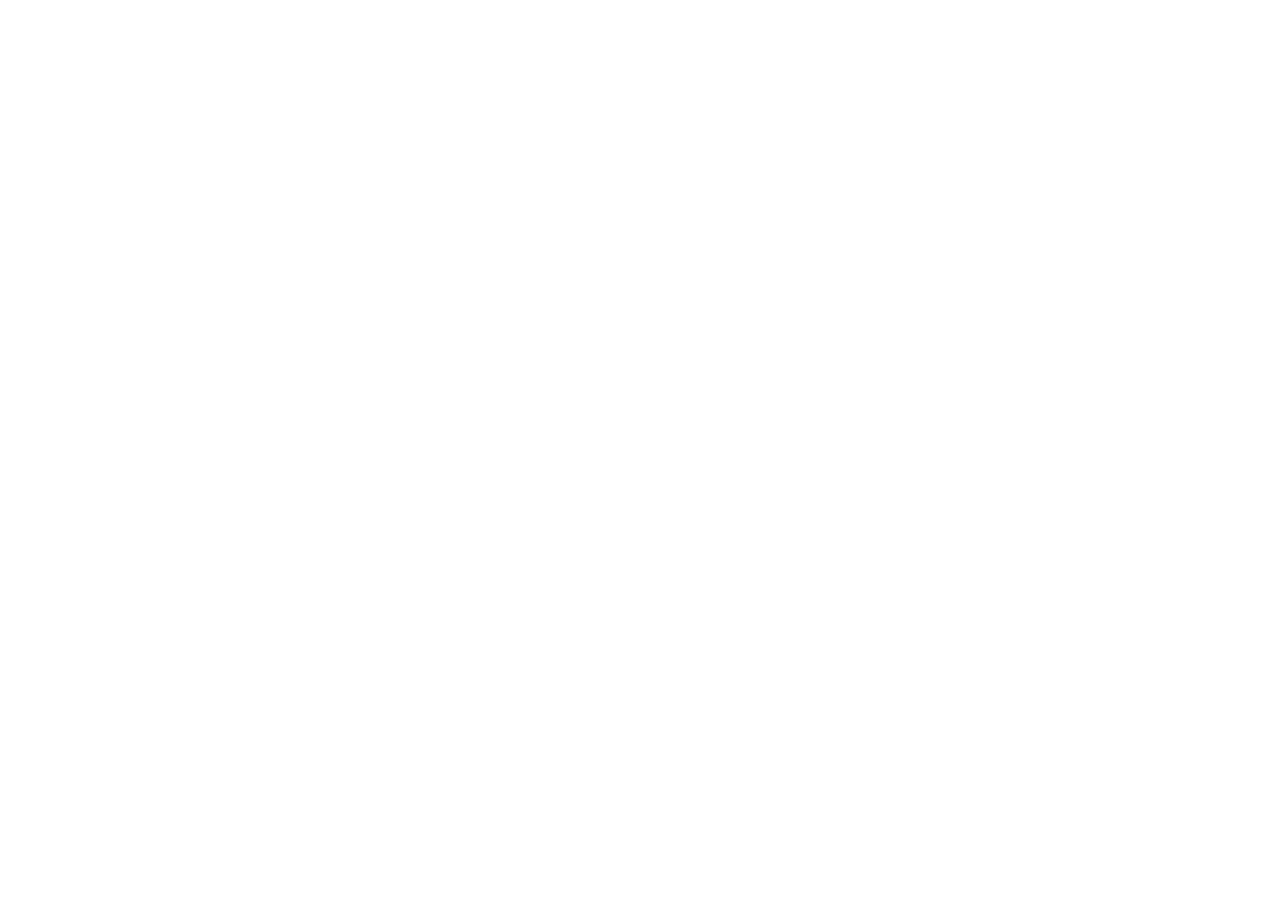
==== commit cc03952e: "html and css  completed" ====
--- a/index.html
+++ b/index.html
@@ -1,205 +1,11 @@
+<!DOCTYPE html>
 <html lang="en">
-  <head>
-    <meta charset="UTF-8" />
-    <meta
-      name="viewport"
-      content="width=device-width, user-scalable=no, initial-scale=1.0, maximum-scale=1.0, minimum-scale=1.0"
-    />
-    <meta http-equiv="X-UA-Compatible" content="ie=edge" />
-    <script
-      src="https://kit.fontawesome.com/e164bdcb7c.js"
-      crossorigin="anonymous"
-      defer
-    ></script>
-    <script src="./assets/scripts/index.js" defer></script>
-    <link rel="stylesheet" href="./assets/css/reset.css" />
-    <link rel="stylesheet" href="./assets/css/style.css" />
-    <title>Home Page</title>
-  </head>
-  <body>
-    <div class="container">
-      <!-- Header start -->
-      <header>
-        <div class="logo">
-          <a href="./index.html"
-            ><img src="./assets/img/logo.svg" alt="logo"
-          /></a>
-        </div>
-        <nav>
-          <ul>
-            <li>
-              <a href="./index.html">Home </a>
-            </li>
-            <li><a href="./catalog.html">Catalog</a></li>
-            <li><a href="./about.html">About Store</a></li>
-            <li><a href="./contact.html">Contact Us</a></li>
-            <li><a href="./search.html">Search</a></li>
-          </ul>
-        </nav>
-        <div class="right_menu">
-          <div class="user_account">
-            <i class="fa-regular fa-user"></i>
-            <span>Join us</span>
-          </div>
-          <div class="hamburger">
-            <span class="bar"></span>
-            <span class="bar"></span>
-            <span class="bar"></span>
-          </div>
-        </div>
-        <nav class="mobile_menu">
-          <div class="navigate">
-            <ul>
-              <li>
-                <a href="./index.html">Home </a>
-              </li>
-              <li><a href="./catalog.html">Catalog</a></li>
-              <li><a href="./about.html">About Store</a></li>
-              <li><a href="./contact.html">Contact Us</a></li>
-              <li><a href="./search.html">Search</a></li>
-            </ul>
-          </div>
-        </nav>
-      </header>
-      <!-- Header end -->
-      <div class="first_section">
-        <div class="content">
-          <h1>Books from A to Z</h1>
-          <p>
-            In our store you can find a book for every taste. A large
-            assortment. Nice prices. Interesting stories.
-          </p>
-          <a href="./catalog.html">Go to catalog</a>
-        </div>
-        <img src="./assets/img/groupBooks.svg" alt="Books" />
-      </div>
-      <div class="catalog_section">
-        <h3>Catalog</h3>
-        <div class="catalog">
-          <a href="#">Books</a>
-          <a href="#">Electronic books</a>
-          <a href="#">Audiobooks</a>
-          <a href="#">Toys, creativity</a>
-          <a href="#">Book accessories</a>
-          <a href="#">Notepads</a>
-          <a href="#">Board games</a>
-          <a href="#">Present</a>
-          <a href="#">Stock</a>
-        </div>
-      </div>
-      <div class="about_section">
-        <h3>About Store</h3>
-        <div class="information">
-          <div class="info">
-            <h4>35</h4>
-            <p>Branches the country</p>
-          </div>
-          <div class="info">
-            <h4>898</h4>
-            <p>Products catalog</p>
-          </div>
-          <div class="info">
-            <h4>8659</h4>
-            <p>Buyers</p>
-          </div>
-          <div class="info">
-            <h4>72</h4>
-            <p>Hours delivery to cities</p>
-          </div>
-        </div>
-      </div>
-      <div class="delivery_section">
-        <h5>Delivery</h5>
-        <p>
-          We work without holidays and weekends! Residents of Kiev can receive
-          an order on the day of its registration. Customers from other cities
-          of Ukraine can receive an order within 1-5 days, depending on the
-          location of the settlement and the selected delivery method. Orders
-          over UAH 1000 are delivered free of charge *. You can see the
-          available methods, exact terms and cost of delivery during checkout in
-          the order basket, aafter selecting the delivery city. More details
-        </p>
-      </div>
-      <div class="social_section">
-        <h4>Follow us on social media</h4>
-        <div class="social">
-          <a href="https://fb.com/"
-            ><img src="./assets/img/icons_facebook-fill.svg" alt="Facebook"
-          /></a>
-          <a href="https://twitter.com/"
-            ><img src="./assets/img/tvittericon.svg" alt="Tvitter"
-          /></a>
-          <a href="https://www.instagram.com/"
-            ><img src="./assets/img/icons_instagram-fill.svg" alt="Instagram"
-          /></a>
-        </div>
-      </div>
-    </div>
-    <!-- Footer start -->
-    <footer>
-      <div class="menu_bar">
-        <div class="logo">
-          <img src="./assets/img/footerlogo.svg" alt="logo" />
-        </div>
-        <div class="menus">
-          <div class="menu">
-            <ul>
-              <li><a href="#"></a>Popular</li>
-              <li><a href="#"></a>Programming</li>
-              <li><a href="#"></a>Books for children</li>
-              <li><a href="#"></a>Psychology</li>
-              <li><a href="#"></a>Business</li>
-            </ul>
-          </div>
-          <div class="menu">
-            <ul>
-              <li><a href="#"></a>Cash</li>
-              <li><a href="#"></a>Delivery</li>
-              <li><a href="#"></a>Payment</li>
-              <li><a href="#"></a>About the store</li>
-            </ul>
-          </div>
-          <div class="menu">
-            <ul>
-              <li><a href="#"></a>Help</li>
-              <li><a href="#"></a>Contacts</li>
-              <li><a href="#"></a>Purchase returns</li>
-              <li><a href="#"></a>Buyer help</li>
-            </ul>
-          </div>
-        </div>
-      </div>
-      <div class="term">
-        <span
-          >All rights reserved © 2003-2021 LIBRARY TERMS OF USE | Privacy
-          Policy</span
-        >
-      </div>
-      <div class="mobile_footer">
-        <div class="logo">
-          <img src="../bookStore/assets/img/footerlogo.svg" alt="logo" />
-        </div>
-        <ul>
-          <li><a href="./index.html"></a>Home</li>
-          <li><a href="./catalog.html"></a>Catalog</li>
-          <li><a href="./about.html"></a>About</li>
-          <li><a href="./contact.html"></a>Contact us</li>
-          <li><a href="./search.html"></a>Search</li>
-        </ul>
-        <div class="terms">
-          <p>Library BookStore EACamp</p>
-          <span>© 2003-2021</span>
-        </div>
-      </div>
-    </footer>
-    <!-- Footer end -->
-  </body>
-  <div class="popup">
-    <form action="">
-      <h3>Join Us</h3>
-      <input type="text" placeholder="Full name" />
-      <input type="email" placeholder="Email" />
-      <button>Join</button>
-    </form>
-  </div>
-</html>
+<head>
+    <meta charset="UTF-8">
+    <meta name="viewport" content="width=device-width, initial-scale=1.0">
+    <title>Document</title>
+</head>
+<body>
+    
+</body>
+</html>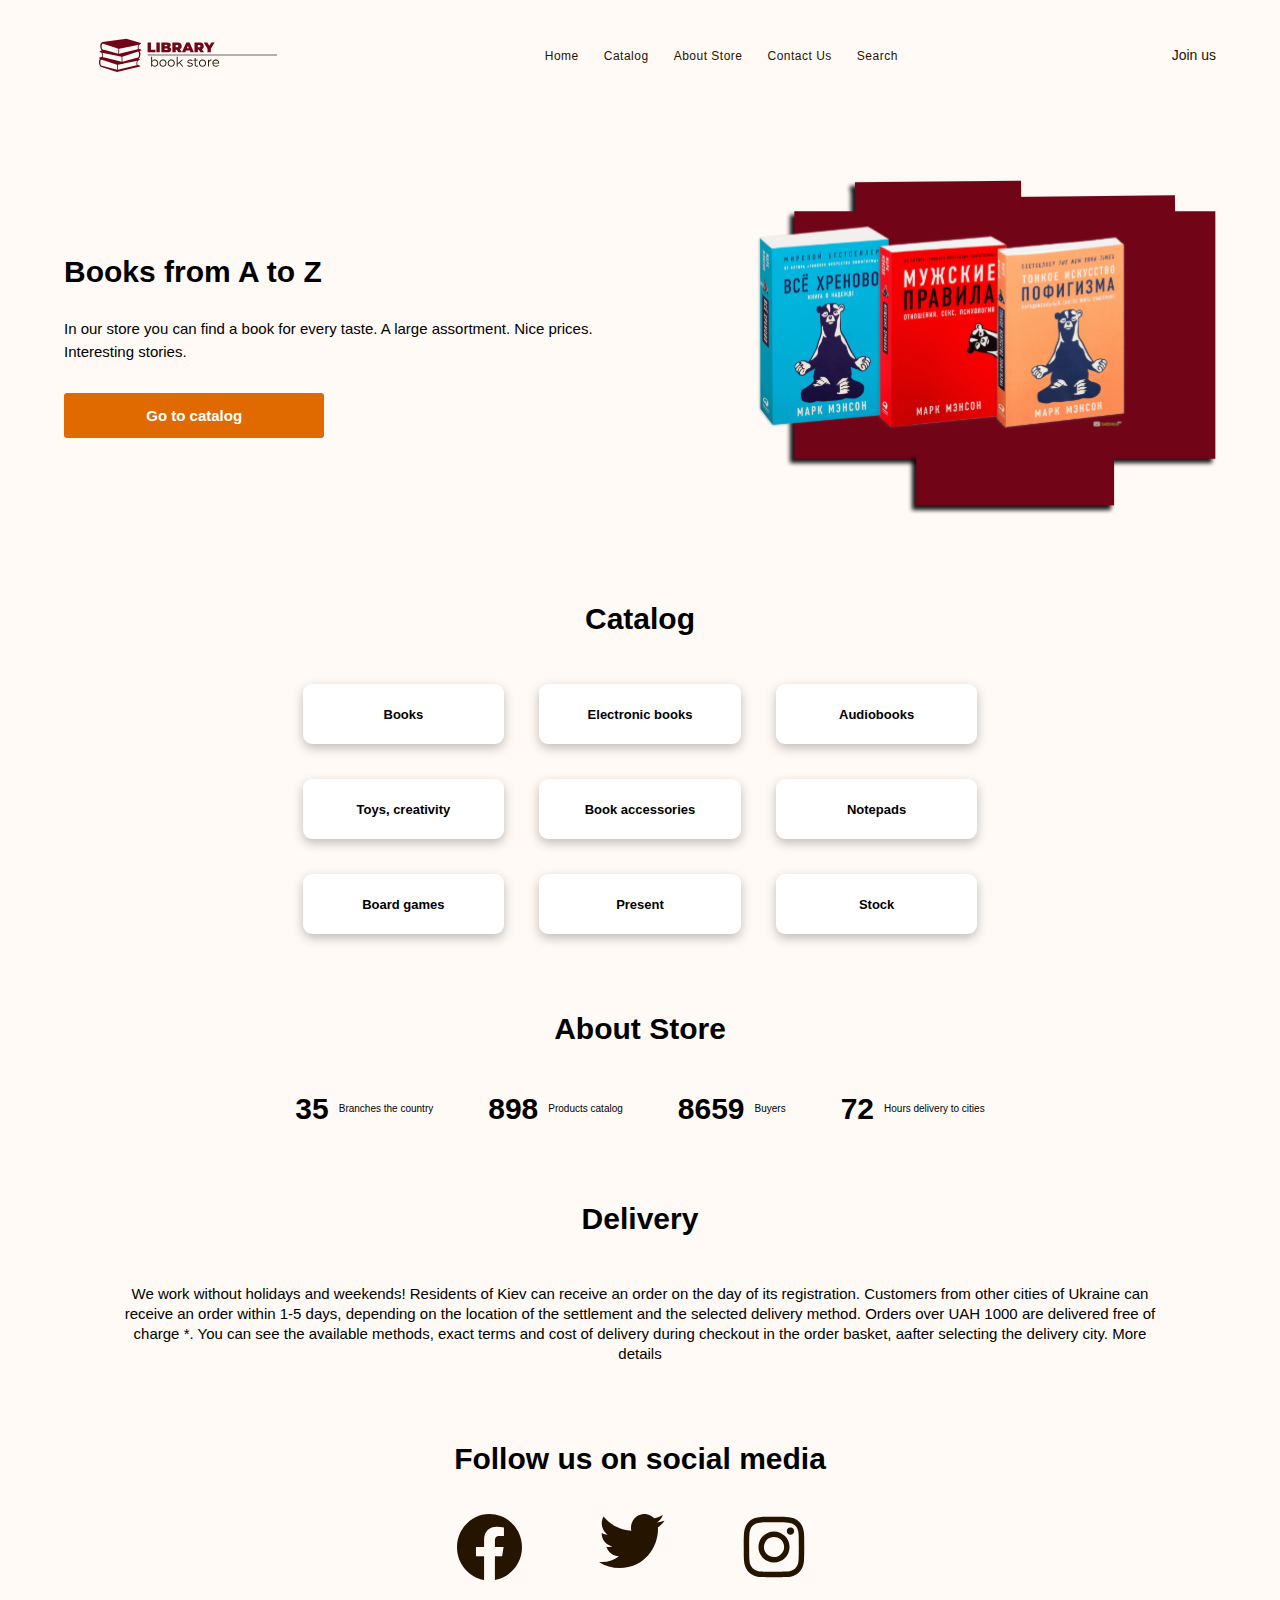
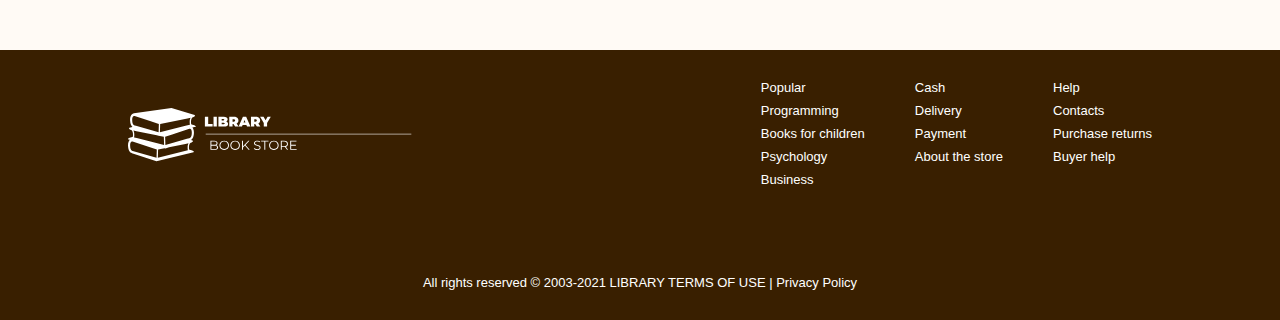
==== commit 74b7ea2b: "Merge branch 'catalog_page' of https://github.com/azizka99/bookStore into catalog_page" ====
--- a/index.html
+++ b/index.html
@@ -1,11 +1,205 @@
-<!DOCTYPE html>
 <html lang="en">
-<head>
-    <meta charset="UTF-8">
-    <meta name="viewport" content="width=device-width, initial-scale=1.0">
-    <title>Document</title>
-</head>
-<body>
-    
-</body>
-</html>+  <head>
+    <meta charset="UTF-8" />
+    <meta
+      name="viewport"
+      content="width=device-width, user-scalable=no, initial-scale=1.0, maximum-scale=1.0, minimum-scale=1.0"
+    />
+    <meta http-equiv="X-UA-Compatible" content="ie=edge" />
+    <script
+      src="https://kit.fontawesome.com/e164bdcb7c.js"
+      crossorigin="anonymous"
+      defer
+    ></script>
+    <script src="./assets/scripts/index.js" defer></script>
+    <link rel="stylesheet" href="./assets/css/reset.css" />
+    <link rel="stylesheet" href="./assets/css/style.css" />
+    <title>Home Page</title>
+  </head>
+  <body>
+    <div class="container">
+      <!-- Header start -->
+      <header>
+        <div class="logo">
+          <a href="./index.html"
+            ><img src="./assets/img/logo.svg" alt="logo"
+          /></a>
+        </div>
+        <nav>
+          <ul>
+            <li>
+              <a href="./index.html">Home </a>
+            </li>
+            <li><a href="./catalog.html">Catalog</a></li>
+            <li><a href="./about.html">About Store</a></li>
+            <li><a href="./contact.html">Contact Us</a></li>
+            <li><a href="./search.html">Search</a></li>
+          </ul>
+        </nav>
+        <div class="right_menu">
+          <div class="user_account">
+            <i class="fa-regular fa-user"></i>
+            <span>Join us</span>
+          </div>
+          <div class="hamburger">
+            <span class="bar"></span>
+            <span class="bar"></span>
+            <span class="bar"></span>
+          </div>
+        </div>
+        <nav class="mobile_menu">
+          <div class="navigate">
+            <ul>
+              <li>
+                <a href="./index.html">Home </a>
+              </li>
+              <li><a href="./catalog.html">Catalog</a></li>
+              <li><a href="./about.html">About Store</a></li>
+              <li><a href="./contact.html">Contact Us</a></li>
+              <li><a href="./search.html">Search</a></li>
+            </ul>
+          </div>
+        </nav>
+      </header>
+      <!-- Header end -->
+      <div class="first_section">
+        <div class="content">
+          <h1>Books from A to Z</h1>
+          <p>
+            In our store you can find a book for every taste. A large
+            assortment. Nice prices. Interesting stories.
+          </p>
+          <a href="./catalog.html">Go to catalog</a>
+        </div>
+        <img src="./assets/img/groupBooks.svg" alt="Books" />
+      </div>
+      <div class="catalog_section">
+        <h3>Catalog</h3>
+        <div class="catalog">
+          <a href="#">Books</a>
+          <a href="#">Electronic books</a>
+          <a href="#">Audiobooks</a>
+          <a href="#">Toys, creativity</a>
+          <a href="#">Book accessories</a>
+          <a href="#">Notepads</a>
+          <a href="#">Board games</a>
+          <a href="#">Present</a>
+          <a href="#">Stock</a>
+        </div>
+      </div>
+      <div class="about_section">
+        <h3>About Store</h3>
+        <div class="information">
+          <div class="info">
+            <h4>35</h4>
+            <p>Branches the country</p>
+          </div>
+          <div class="info">
+            <h4>898</h4>
+            <p>Products catalog</p>
+          </div>
+          <div class="info">
+            <h4>8659</h4>
+            <p>Buyers</p>
+          </div>
+          <div class="info">
+            <h4>72</h4>
+            <p>Hours delivery to cities</p>
+          </div>
+        </div>
+      </div>
+      <div class="delivery_section">
+        <h5>Delivery</h5>
+        <p>
+          We work without holidays and weekends! Residents of Kiev can receive
+          an order on the day of its registration. Customers from other cities
+          of Ukraine can receive an order within 1-5 days, depending on the
+          location of the settlement and the selected delivery method. Orders
+          over UAH 1000 are delivered free of charge *. You can see the
+          available methods, exact terms and cost of delivery during checkout in
+          the order basket, aafter selecting the delivery city. More details
+        </p>
+      </div>
+      <div class="social_section">
+        <h4>Follow us on social media</h4>
+        <div class="social">
+          <a href="https://fb.com/"
+            ><img src="./assets/img/icons_facebook-fill.svg" alt="Facebook"
+          /></a>
+          <a href="https://twitter.com/"
+            ><img src="./assets/img/tvittericon.svg" alt="Tvitter"
+          /></a>
+          <a href="https://www.instagram.com/"
+            ><img src="./assets/img/icons_instagram-fill.svg" alt="Instagram"
+          /></a>
+        </div>
+      </div>
+    </div>
+    <!-- Footer start -->
+    <footer>
+      <div class="menu_bar">
+        <div class="logo">
+          <img src="./assets/img/footerlogo.svg" alt="logo" />
+        </div>
+        <div class="menus">
+          <div class="menu">
+            <ul>
+              <li><a href="#"></a>Popular</li>
+              <li><a href="#"></a>Programming</li>
+              <li><a href="#"></a>Books for children</li>
+              <li><a href="#"></a>Psychology</li>
+              <li><a href="#"></a>Business</li>
+            </ul>
+          </div>
+          <div class="menu">
+            <ul>
+              <li><a href="#"></a>Cash</li>
+              <li><a href="#"></a>Delivery</li>
+              <li><a href="#"></a>Payment</li>
+              <li><a href="#"></a>About the store</li>
+            </ul>
+          </div>
+          <div class="menu">
+            <ul>
+              <li><a href="#"></a>Help</li>
+              <li><a href="#"></a>Contacts</li>
+              <li><a href="#"></a>Purchase returns</li>
+              <li><a href="#"></a>Buyer help</li>
+            </ul>
+          </div>
+        </div>
+      </div>
+      <div class="term">
+        <span
+          >All rights reserved © 2003-2021 LIBRARY TERMS OF USE | Privacy
+          Policy</span
+        >
+      </div>
+      <div class="mobile_footer">
+        <div class="logo">
+          <img src="../bookStore/assets/img/footerlogo.svg" alt="logo" />
+        </div>
+        <ul>
+          <li><a href="./index.html"></a>Home</li>
+          <li><a href="./catalog.html"></a>Catalog</li>
+          <li><a href="./about.html"></a>About</li>
+          <li><a href="./contact.html"></a>Contact us</li>
+          <li><a href="./search.html"></a>Search</li>
+        </ul>
+        <div class="terms">
+          <p>Library BookStore EACamp</p>
+          <span>© 2003-2021</span>
+        </div>
+      </div>
+    </footer>
+    <!-- Footer end -->
+  </body>
+  <div class="popup">
+    <form action="">
+      <h3>Join Us</h3>
+      <input type="text" placeholder="Full name" />
+      <input type="email" placeholder="Email" />
+      <button>Join</button>
+    </form>
+  </div>
+</html>
--- a/assets/css/style.css
+++ b/assets/css/style.css
@@ -0,0 +1,1348 @@
+body {
+    background-color: #FFFAF5;
+}
+
+.container {
+    width: 90%;
+    margin: 0 auto;
+}
+
+.container header {
+    width: 100%;
+    height: auto;
+    display: flex;
+    justify-content: space-between;
+    align-items: center;
+    z-index: 99;
+
+}
+
+.container header .right_menu {
+    display: flex;
+    align-items: center;
+    justify-content: center;
+    margin-top: 20px;
+}
+
+.container header .right_menu .user_account {
+    display: flex;
+    column-gap: 8px;
+
+
+}
+
+.container header .right_menu .user_account i {
+    font-weight: 400;
+}
+
+.container header .right_menu .user_account span {
+    font-family: sans-serif;
+    font-size: 14px;
+    color: #241400;
+    font-weight: 500;
+    line-height: normal;
+}
+
+.popup {
+    left: 0;
+    top: 0;
+    width: 100%;
+    height: 100vh;
+    background: rgba(0, 0, 0, 0.50);
+    position: fixed;
+    z-index: 99;
+    display: none;
+
+}
+
+.popup form {
+    width: 25%;
+    height: 250px;
+    background-color: #fff;
+    margin: 0 auto;
+    display: flex;
+    flex-direction: column;
+    align-items: center;
+    justify-content: center;
+    row-gap: 20px;
+    border-radius: 3px;
+    position: absolute;
+    top: 50%;
+    left: 50%;
+    transform: translate(-50%, -50%);
+}
+
+.popup form h3 {
+    font-size: 20px;
+    font-weight: 600;
+    font-family: sans-serif;
+}
+
+.popup form input:focus {
+    outline: none;
+}
+
+.popup form input {
+    width: 80%;
+    height: 30px;
+    border: 1px solid #CECECE;
+
+}
+
+.popup form button {
+    width: 80%;
+    height: 35px;
+    background-color: #E16A00;
+    border-radius: 3px;
+    border: 1px solid #CECECE;
+    font-family: sans-serif;
+    color: #fff;
+    font-size: 13px;
+}
+
+.active_pop {
+    display: block;
+}
+
+.container header .mobile_menu {
+    display: none;
+    position: fixed;
+    width: 95%;
+    height: 100vh;
+    top: 0;
+    left: 0;
+    z-index: 99;
+    background: rgba(36, 20, 0, 0.90);
+}
+
+.container header .right_menu .hamburger {
+    display: none;
+    cursor: pointer;
+}
+
+.container header .right_menu .hamburger .bar {
+    width: 25px;
+    height: 3px;
+    margin: 5px auto;
+    display: block;
+    transition: all 0.3s ease-in-out;
+    background-color: #000000;
+}
+
+.container header .logo img {
+    width: 110px;
+    height: 40px;
+    margin-top: 20px;
+    margin-left: 35px;
+
+}
+
+.container header nav ul {
+    display: flex;
+    align-items: center;
+    margin-top: 20px;
+
+    column-gap: 25px;
+
+}
+
+.container header nav ul li {
+    position: relative;
+}
+
+.container header nav ul li:hover {
+    color: #E16A00;
+    text-decoration: underline;
+}
+
+.container header nav ul li a {
+    letter-spacing: 0.5px;
+    font-weight: 400;
+    font-family: sans-serif;
+    text-decoration: none;
+    color: #241400;
+    font-size: 12px;
+}
+
+.container header nav ul li a:hover {
+    color: #E16A00;
+}
+
+.container .first_section {
+    margin-top: 90px;
+    display: flex;
+    justify-content: space-between;
+}
+
+.container .first_section .content {
+    width: 50%;
+    display: flex;
+    flex-direction: column;
+    justify-content: center;
+    row-gap: 30px;
+
+}
+
+.container .first_section .content h1 {
+    font-size: 30px;
+    font-family: sans-serif;
+    font-weight: 600;
+
+}
+
+.container .first_section .content p {
+    font-size: 15px;
+    font-family: sans-serif;
+    line-height: 23px;
+
+}
+
+.container .first_section .content a {
+    width: 40%;
+    font-size: 15px;
+    font-family: sans-serif;
+    font-weight: 600;
+    color: #fff;
+    background-color: #E16A00;
+    padding: 15px;
+    text-decoration: none;
+    text-align: center;
+    border-radius: 3px;
+}
+
+.container .first_section img {
+    width: 40%;
+}
+
+.container .catalog_section {
+    display: flex;
+    flex-direction: column;
+    align-items: center;
+    justify-content: center;
+    row-gap: 50px;
+    margin: 0 auto;
+    margin-top: 90px;
+}
+
+.container .catalog_section h3 {
+    font-size: 30px;
+    font-family: sans-serif;
+    font-weight: 600;
+
+}
+
+.container .catalog_section .catalog {
+    width: 70%;
+    display: flex;
+    flex-wrap: wrap;
+    gap: 35px;
+
+    justify-content: center;
+    align-items: center;
+}
+
+.container .catalog_section .catalog a {
+    width: 25%;
+    height: 60px;
+    border-radius: 9px;
+    text-decoration: none;
+    color: #000000;
+    text-align: center;
+    background-color: #fff;
+    box-shadow: 0px 4px 11px 0px rgba(0, 0, 0, 0.25);
+    display: flex;
+    justify-content: center;
+    align-items: center;
+    font-family: sans-serif;
+    font-weight: 600;
+    font-size: 13px;
+
+}
+
+.container .about_section {
+    display: flex;
+    flex-direction: column;
+    row-gap: 50px;
+    justify-content: center;
+    align-items: center;
+    margin-top: 80px;
+
+}
+
+.container .about_section h3 {
+    font-size: 30px;
+    font-family: sans-serif;
+    font-weight: 600;
+
+}
+
+.container .about_section .information {
+    display: flex;
+    column-gap: 55px;
+}
+
+.container .about_section .information .info {
+    display: flex;
+    justify-content: center;
+    align-items: center;
+    column-gap: 10px;
+}
+
+.container .about_section .information .info h4 {
+    font-size: 30px;
+    font-family: sans-serif;
+    font-weight: 700;
+}
+
+.container .about_section .information .info p {
+    font-size: 10px;
+    font-family: sans-serif;
+    font-weight: 500;
+}
+
+.container .delivery_section {
+    width: 90%;
+    display: flex;
+    row-gap: 50px;
+    flex-direction: column;
+    justify-content: center;
+    align-items: center;
+    margin: 0 auto;
+    margin-top: 80px;
+}
+
+.container .delivery_section h5 {
+    font-size: 30px;
+    font-family: sans-serif;
+    font-weight: 600;
+}
+
+.container .delivery_section p {
+    font-size: 15px;
+    font-family: sans-serif;
+    font-weight: 500;
+    text-align: center;
+    line-height: 20px;
+}
+
+.container .social_section {
+    display: flex;
+    flex-direction: column;
+    row-gap: 40px;
+    justify-content: center;
+    align-items: center;
+    margin-top: 80px;
+    margin-bottom: 70px;
+}
+
+.container .social_section h4 {
+    font-size: 30px;
+    font-family: sans-serif;
+    font-weight: 600;
+}
+
+.container .social_section .social {
+    idth: 100%;
+    display: flex;
+    column-gap: 60px;
+}
+
+.container .social_section .social a {
+    width: 40%;
+}
+
+.container .social_section .social img {
+    width: 80%;
+}
+
+
+footer {
+    width: 100%;
+    height: 270px;
+    background-color: #391F00;
+    display: flex;
+    flex-direction: column;
+    row-gap: 10px;
+    justify-content: center;
+    align-items: center;
+}
+
+footer .menu_bar {
+    width: 80%;
+    display: flex;
+    justify-content: space-between;
+    align-items: center;
+}
+
+footer .menu_bar .logo img {}
+
+footer .menu_bar .menus {
+    display: flex;
+    column-gap: 50px;
+}
+
+footer .menu_bar .menus .menu {}
+
+footer .menu_bar .menus .menu ul {
+    display: flex;
+    flex-direction: column;
+    row-gap: 10px;
+
+}
+
+footer .menu_bar .menus .menu ul li {
+    font-family: sans-serif;
+    color: #fff;
+    font-weight: 300;
+    font-size: 13px;
+    cursor: pointer;
+}
+
+footer .menu_bar .menus .menu ul li a {}
+
+footer .term {
+    margin-top: 80px;
+}
+
+footer .term span {
+    font-family: sans-serif;
+    color: #fff;
+    font-weight: 300;
+    font-size: 13px;
+}
+
+footer .mobile_footer {
+    display: none;
+}
+
+@media (max-width: 390px) {
+    .container {
+        width: 100%;
+    }
+
+    .container header .logo img {
+        width: 100px;
+        height: 45px;
+        margin-top: 20px;
+        margin-left: 35px;
+    }
+
+    .container header nav {
+        display: none;
+    }
+
+    .container header .user_account {
+        display: none;
+    }
+
+    .container header .mobile_menu.active {
+        position: fixed;
+        width: 100%;
+        height: 100vh;
+        display: block;
+        border-radius: 40px;
+        display: flex;
+        flex-direction: column;
+        row-gap: 25px;
+    }
+
+    .container header .mobile_menu.active .navigate {
+        width: 100%;
+        height: 100%;
+        display: flex;
+        flex-direction: column;
+        align-items: flex-end;
+        justify-content: center;
+        text-align: justify;
+        margin-bottom: 300px;
+    }
+
+    .container header .mobile_menu.active .navigate ul {
+        width: 160px;
+        height: 160px;
+        padding: 18px;
+        border-radius: 35px;
+        display: flex;
+        flex-direction: column;
+
+        align-items: flex-end;
+        row-gap: 30px;
+
+    }
+
+    .container header .mobile_menu.active .navigate ul li {
+        padding: 0;
+        margin: 0;
+    }
+
+    .container header .mobile_menu.active .navigate ul li a {
+        color: #F2F2F2;
+        font-size: 18px;
+        font-weight: 700;
+        font-family: sans-serif;
+    }
+
+    .container header .mobile_menu.active .mobile_header img {
+        width: 110px;
+        height: 40px;
+        margin-top: 20px;
+        margin-left: 35px;
+    }
+
+
+    .container header .right_menu {
+        margin-top: 20px;
+        column-gap: 15px;
+    }
+
+    .container header .right_menu .hamburger {
+        display: block;
+        z-index: 999;
+        margin-top: 0;
+        margin-right: 35px;
+    }
+
+    .container header .right_menu .hamburger.active .bar:nth-child(2) {
+        opacity: 0;
+    }
+
+    .container header .right_menu .hamburger.active .bar:nth-child(1) {
+        transform: translateY(8px) rotate(45deg);
+    }
+
+    .container header .right_menu .hamburger.active .bar:nth-child(3) {
+        transform: translateY(-8px) rotate(-45deg);
+    }
+
+    .popup form {
+        width: 65%;
+    }
+
+    .container .first_section {
+        width: 90%;
+        margin: 0 auto;
+        margin-top: 90px;
+        display: flex;
+        flex-direction: column;
+        justify-content: center;
+        align-items: center;
+        row-gap: 50px;
+
+    }
+
+    .container .first_section .content {
+        width: 80%;
+        display: flex;
+        flex-direction: column;
+        justify-content: center;
+        row-gap: 30px;
+        margin: 0 auto;
+
+    }
+
+    .container .first_section .content h1 {
+        font-size: 22px;
+        font-family: sans-serif;
+        font-weight: 600;
+        margin: 0 auto;
+
+    }
+
+    .container .first_section .content p {
+        font-size: 13px;
+        font-family: sans-serif;
+        line-height: 23px;
+        text-align: center;
+    }
+
+    .container .first_section .content a {
+        width: 70%;
+        font-size: 15px;
+        font-family: sans-serif;
+        font-weight: 600;
+        color: #fff;
+        background-color: #E16A00;
+        padding: 15px;
+        text-decoration: none;
+        text-align: center;
+        border-radius: 3px;
+        margin: 0 auto;
+    }
+
+    .container .first_section img {
+        width: 80%;
+    }
+
+    .container .catalog_section {
+        display: flex;
+        flex-direction: column;
+        align-items: center;
+        justify-content: center;
+    }
+
+    .container .catalog_section h3 {
+        font-size: 30px;
+        font-family: sans-serif;
+        font-weight: 600;
+
+    }
+
+    .container .catalog_section .catalog {
+        display: flex;
+        flex-wrap: wrap;
+    }
+
+    .container .catalog_section .catalog a {
+        text-decoration: none;
+    }
+
+    .container .catalog_section {
+        display: flex;
+        flex-direction: column;
+        align-items: center;
+        justify-content: center;
+        row-gap: 50px;
+        margin: 0 auto;
+        margin-top: 90px;
+    }
+
+    .container .catalog_section h3 {
+        font-size: 30px;
+        font-family: sans-serif;
+        font-weight: 600;
+
+    }
+
+    .container .catalog_section .catalog {
+        width: 70%;
+        display: flex;
+        flex-wrap: wrap;
+        gap: 35px;
+
+        justify-content: center;
+        align-items: center;
+    }
+
+    .container .catalog_section .catalog a {
+        width: 90%;
+        height: 60px;
+        border-radius: 9px;
+        text-decoration: none;
+        color: #000000;
+        text-align: center;
+        background-color: #fff;
+        box-shadow: 0px 4px 11px 0px rgba(0, 0, 0, 0.25);
+        display: flex;
+        justify-content: center;
+        align-items: center;
+        font-family: sans-serif;
+        font-weight: 600;
+        font-size: 13px;
+
+    }
+
+    .container .about_section h3 {
+        font-size: 27px;
+        font-family: sans-serif;
+        font-weight: 600;
+
+    }
+
+    .container .about_section .information {
+        display: flex;
+        flex-direction: column;
+        row-gap: 45px;
+
+    }
+
+    .container .about_section .information .info {
+        width: 80%;
+        display: flex;
+        justify-content: center;
+        align-items: center;
+        column-gap: 10px;
+
+    }
+
+    .container .about_section .information .info h4 {
+        font-size: 27px;
+        font-family: sans-serif;
+        font-weight: 700;
+    }
+
+    .container .about_section .information .info p {
+        font-size: 9px;
+        font-family: sans-serif;
+        font-weight: 500;
+    }
+
+    .container .social_section {
+        display: flex;
+        flex-direction: column;
+        row-gap: 40px;
+        justify-content: center;
+        align-items: center;
+        margin-top: 80px;
+
+    }
+
+    .container .social_section h4 {
+        font-size: 15px;
+        font-family: sans-serif;
+        font-weight: 600;
+    }
+
+    .container .social_section .social {
+        width: 100%;
+        display: flex;
+        justify-content: center;
+        align-items: center;
+        column-gap: 20px;
+        margin: 0 auto;
+    }
+
+    .container .social_section .social a {
+        width: 20%;
+
+    }
+
+    .container .social_section .social img {
+        width: 60%;
+    }
+
+    footer {
+        width: 100%;
+        height: 260px;
+    }
+
+    footer .menu_bar .logo img {
+        display: none;
+    }
+
+    footer .menu_bar {
+        display: none;
+    }
+
+    footer .term {
+        display: none;
+    }
+
+    footer .mobile_footer {
+        display: flex;
+        flex-direction: column;
+        justify-content: center;
+        align-items: center;
+        row-gap: 30px;
+        margin: 0 auto;
+    }
+
+    footer .mobile_footer .logo {
+        width: 80%;
+    }
+
+    footer .mobile_footer .logo img {
+        width: 100%;
+    }
+
+    footer .mobile_footer ul {
+        display: flex;
+        column-gap: 7px;
+
+    }
+
+    footer .mobile_footer ul li {
+        color: #fff;
+        font-family: sans-serif;
+        font-size: 12px;
+        letter-spacing: 0;
+
+    }
+
+    footer .mobile_footer .terms {
+        width: 80%;
+        border-top: 1px solid white;
+        display: flex;
+        flex-direction: column;
+        justify-content: center;
+        align-items: center;
+        row-gap: 10px;
+    }
+
+    footer .mobile_footer .terms p {
+        color: #fff;
+        font-family: sans-serif;
+        font-size: 12px;
+        margin-top: 20px;
+    }
+
+    footer .mobile_footer .terms span {
+        color: #fff;
+        font-family: sans-serif;
+        font-size: 12px;
+    }
+
+}
+
+@media (min-width: 391px) and (max-width: 500px) {
+    .container {
+        width: 100%;
+    }
+
+    .container header .logo img {
+        width: 160px;
+        height: 50px;
+        margin-top: 20px;
+        margin-left: 35px;
+    }
+
+    .container header nav {
+        display: none;
+    }
+
+    .container header .right_menu .user_account {
+        display: block;
+    }
+
+    .container header .mobile_menu.active {
+        position: fixed;
+        width: 100%;
+        height: 100vh;
+        display: block;
+        border-radius: 40px;
+        display: flex;
+        flex-direction: column;
+        row-gap: 25px;
+    }
+
+    .container header .mobile_menu.active .navigate {
+        width: 100%;
+        height: 100%;
+        display: flex;
+        flex-direction: column;
+        align-items: flex-end;
+        justify-content: center;
+        text-align: justify;
+        margin-bottom: 300px;
+    }
+
+    .container header .mobile_menu.active .navigate ul {
+        width: 160px;
+        height: 160px;
+        padding: 18px;
+        border-radius: 35px;
+        display: flex;
+        flex-direction: column;
+
+        align-items: flex-end;
+        row-gap: 30px;
+
+    }
+
+    .container header .mobile_menu.active .navigate ul li {
+        padding: 0;
+        margin: 0;
+    }
+
+    .container header .mobile_menu.active .navigate ul li a {
+        color: #F2F2F2;
+        font-size: 18px;
+        font-weight: 700;
+        font-family: sans-serif;
+    }
+
+    .container header .mobile_menu.active .mobile_header img {
+        width: 110px;
+        height: 40px;
+        margin-top: 20px;
+        margin-left: 35px;
+    }
+
+    .container header .right_menu {
+        margin-top: 20px;
+        column-gap: 30px;
+    }
+
+    .container header .right_menu .hamburger {
+        display: block;
+        z-index: 999;
+        margin-top: 0;
+        margin-right: 35px;
+    }
+
+    .container header .right_menu .hamburger.active .bar:nth-child(2) {
+        opacity: 0;
+    }
+
+    .container header .right_menu .hamburger.active .bar:nth-child(1) {
+        transform: translateY(8px) rotate(45deg);
+    }
+
+    .container header .right_menu .hamburger.active .bar:nth-child(3) {
+        transform: translateY(-8px) rotate(-45deg);
+    }
+
+    .popup form {
+        width: 55%;
+    }
+
+    .container .first_section {
+        width: 90%;
+        margin: 0 auto;
+        margin-top: 90px;
+        display: flex;
+        flex-direction: column;
+        justify-content: center;
+        align-items: center;
+        row-gap: 50px;
+
+    }
+
+    .container .first_section .content {
+        width: 80%;
+        display: flex;
+        flex-direction: column;
+        justify-content: center;
+        row-gap: 30px;
+        margin: 0 auto;
+
+    }
+
+    .container .first_section .content h1 {
+        font-size: 28px;
+        font-family: sans-serif;
+        font-weight: 600;
+        margin: 0 auto;
+
+    }
+
+    .container .first_section .content p {
+        font-size: 14px;
+        font-family: sans-serif;
+        line-height: 23px;
+        text-align: center;
+    }
+
+    .container .first_section .content a {
+        width: 70%;
+        font-size: 15px;
+        font-family: sans-serif;
+        font-weight: 600;
+        color: #fff;
+        background-color: #E16A00;
+        padding: 15px;
+        text-decoration: none;
+        text-align: center;
+        border-radius: 3px;
+        margin: 0 auto;
+    }
+
+    .container .first_section img {
+        width: 80%;
+    }
+
+    .container .catalog_section .catalog a {
+        width: 80%;
+
+    }
+
+    .container .about_section .information {
+        display: flex;
+        flex-direction: column;
+        row-gap: 45px;
+    }
+
+    .container .about_section .information .info {
+        width: 80%;
+        display: flex;
+        justify-content: center;
+        align-items: center;
+        column-gap: 10px;
+    }
+
+    .container .social_section {
+        display: flex;
+        flex-direction: column;
+        row-gap: 40px;
+        justify-content: center;
+        align-items: center;
+        margin-top: 80px;
+
+    }
+
+    .container .social_section h4 {
+        font-size: 15px;
+        font-family: sans-serif;
+        font-weight: 600;
+    }
+
+    .container .social_section .social {
+        width: 100%;
+        display: flex;
+        justify-content: center;
+        align-items: center;
+        column-gap: 20px;
+        margin: 0 auto;
+    }
+
+    .container .social_section .social a {
+        width: 20%;
+
+    }
+
+    .container .social_section .social img {
+        width: 60%;
+    }
+
+    footer {
+        width: 100%;
+        height: 260px;
+    }
+
+    footer .menu_bar .logo img {
+        display: none;
+    }
+
+    footer .menu_bar {
+        display: none;
+    }
+
+    footer .term {
+        display: none;
+    }
+
+    footer .mobile_footer {
+        display: flex;
+        flex-direction: column;
+        justify-content: center;
+        align-items: center;
+        row-gap: 30px;
+        margin: 0 auto;
+    }
+
+    footer .mobile_footer .logo {
+        width: 90%;
+    }
+
+    footer .mobile_footer .logo img {
+        width: 100%;
+    }
+
+    footer .mobile_footer ul {
+        display: flex;
+        column-gap: 15px;
+
+    }
+
+    footer .mobile_footer ul li {
+        color: #fff;
+        font-family: sans-serif;
+        font-size: 14px;
+        letter-spacing: 1px;
+
+    }
+
+    footer .mobile_footer .terms {
+        width: 90%;
+        border-top: 1px solid white;
+        display: flex;
+        flex-direction: column;
+        justify-content: center;
+        align-items: center;
+        row-gap: 10px;
+    }
+
+    footer .mobile_footer .terms p {
+        color: #fff;
+        font-family: sans-serif;
+        font-size: 14px;
+        margin-top: 20px;
+    }
+
+    footer .mobile_footer .terms span {
+        color: #fff;
+        font-family: sans-serif;
+        font-size: 14px;
+    }
+
+}
+
+@media (min-width: 501px) and (max-width: 768px) {
+    .container {
+        width: 100%;
+    }
+
+    .container header .logo img {
+        width: 150px;
+        height: 70px;
+        margin-top: 20px;
+        margin-left: 35px;
+    }
+
+    .container header nav {
+        display: none;
+    }
+
+
+
+    .container header .mobile_menu.active {
+        position: fixed;
+        width: 100%;
+        height: 100vh;
+        display: block;
+        border-radius: 40px;
+        display: flex;
+        flex-direction: column;
+        row-gap: 25px;
+    }
+
+    .container header .mobile_menu.active .navigate {
+        width: 100%;
+        height: 100%;
+        display: flex;
+        flex-direction: column;
+        align-items: flex-end;
+        justify-content: center;
+        text-align: justify;
+        margin-bottom: 300px;
+    }
+
+    .container header .mobile_menu.active .navigate ul {
+        width: 160px;
+        height: 160px;
+        padding: 18px;
+        border-radius: 35px;
+        display: flex;
+        flex-direction: column;
+
+        align-items: flex-end;
+        row-gap: 30px;
+
+    }
+
+    .container header .mobile_menu.active .navigate ul li {
+        padding: 0;
+        margin: 0;
+    }
+
+    .container header .mobile_menu.active .navigate ul li a {
+        color: #F2F2F2;
+        font-size: 18px;
+        font-weight: 700;
+        font-family: sans-serif;
+    }
+
+    .container header .mobile_menu.active .mobile_header img {
+        width: 110px;
+        height: 40px;
+        margin-top: 20px;
+        margin-left: 35px;
+    }
+
+    .container header .right_menu {
+        margin-top: 20px;
+        column-gap: 30px;
+    }
+
+    .container header .right_menu .hamburger {
+        display: block;
+        z-index: 999;
+        margin-top: 0;
+        margin-right: 35px;
+    }
+
+    .container header .right_menu .hamburger.active .bar:nth-child(2) {
+        opacity: 0;
+    }
+
+    .container header .right_menu .hamburger.active .bar:nth-child(1) {
+        transform: translateY(8px) rotate(45deg);
+    }
+
+    .container header .right_menu .hamburger.active .bar:nth-child(3) {
+        transform: translateY(-8px) rotate(-45deg);
+    }
+
+    .popup form {
+        width: 45%;
+    }
+
+    .container .first_section {
+        width: 90%;
+        margin: 0 auto;
+        margin-top: 90px;
+        display: flex;
+        justify-content: space-between;
+    }
+
+    .container .first_section .content {
+        width: 40%;
+        display: flex;
+        flex-direction: column;
+        justify-content: center;
+        row-gap: 30px;
+
+    }
+
+    .container .first_section .content h1 {
+        font-size: 25px;
+        font-family: sans-serif;
+        font-weight: 600;
+
+    }
+
+    .container .first_section .content p {
+        font-size: 14px;
+        font-family: sans-serif;
+        line-height: 23px;
+
+    }
+
+    .container .first_section .content a {
+        width: 70%;
+        font-size: 15px;
+        font-family: sans-serif;
+        font-weight: 600;
+        color: #fff;
+        background-color: #E16A00;
+        padding: 15px;
+        text-decoration: none;
+        text-align: center;
+        border-radius: 3px;
+    }
+
+    .container .first_section img {
+        width: 50%;
+    }
+
+    .container .catalog_section .catalog a {
+        width: 35%;
+    }
+
+    .container .about_section .information {
+        display: flex;
+        flex-direction: column;
+        row-gap: 45px;
+    }
+
+    .container .about_section .information .info {
+        width: 80%;
+        display: flex;
+        justify-content: center;
+        align-items: center;
+        column-gap: 10px;
+    }
+
+
+
+    footer {
+        width: 100%;
+    }
+
+    footer .menu_bar .logo img {
+        width: 85%;
+    }
+
+    footer .menu_bar {
+        width: 95%;
+    }
+
+    footer .menu_bar .menus {
+        display: flex;
+        column-gap: 30px;
+    }
+
+    footer .menu_bar .menus .menu ul li {
+        font-size: 12px;
+
+    }
+
+    footer .term {
+        margin-top: 60px;
+    }
+
+    footer .term span {
+        font-size: 11px;
+    }
+
+    footer .mobile_footer {
+        display: none;
+    }
+
+}
+
+@media (min-width: 769px) and (max-width: 992px) {
+    .container {
+        width: 90%;
+    }
+
+    .container header .logo img {
+        width: 160px;
+        height: 70px;
+        margin-top: 20px;
+        margin-left: 35px;
+    }
+
+    .popup form {
+        width: 35%;
+    }
+
+    footer {
+        width: 100%;
+    }
+
+    footer .menu_bar {
+        width: 90%;
+    }
+
+    footer .menu_bar .menus {
+        display: flex;
+        column-gap: 40px;
+    }
+
+    footer .menu_bar .menus .menu ul li {
+        font-size: 12px;
+
+    }
+
+    footer .term {
+        margin-top: 70px;
+    }
+
+    footer .mobile_footer {
+        display: none;
+    }
+
+}
+
+@media (min-width: 993px) and (max-width: 1125px) {
+    .container {
+        width: 90%;
+    }
+
+    .container header .logo img {
+        width: 180px;
+        height: 70px;
+        margin-top: 20px;
+        margin-left: 35px;
+    }
+
+    .popup form {
+        width: 30%;
+
+    }
+
+
+}
+
+@media (min-width: 1126px) and (max-width: 1400px) {
+    .container {
+        width: 90%;
+    }
+
+    .container header .logo img {
+        width: 180px;
+        height: 70px;
+        margin-top: 20px;
+        margin-left: 35px;
+    }
+}